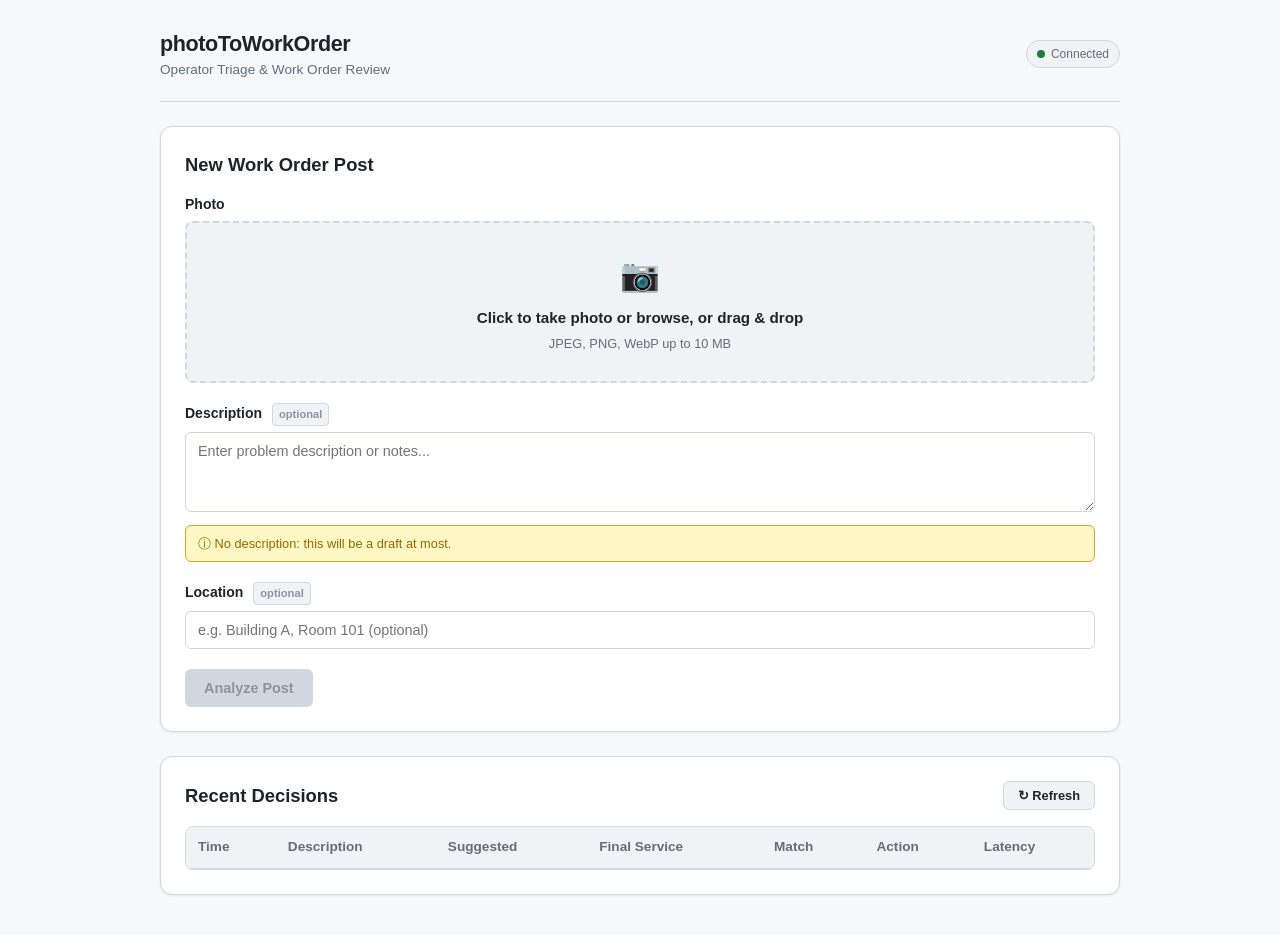
==== app/static/index.html @ 42e9d37c "feat(ui): port operator triage console and add service documentation" ====
<!DOCTYPE html>
<html lang="en">
<head>
  <meta charset="UTF-8">
  <meta name="viewport" content="width=device-width, initial-scale=1.0">
  <title>Photo-to-Work-Order — Operator Console</title>
  <link rel="stylesheet" href="styles.css">
  <style>
    /* Additional styles for API key modal and shadow mode badges */
    .modal-backdrop {
      position: fixed;
      top: 0; left: 0; right: 0; bottom: 0;
      background: rgba(0, 0, 0, 0.5);
      display: flex;
      align-items: center;
      justify-content: center;
      z-index: 1000;
    }
    .modal-card {
      background: var(--card-bg, #fff);
      border: 1px solid var(--border-color, #d0d7de);
      border-radius: 8px;
      padding: 24px;
      max-width: 440px;
      width: 90%;
      box-shadow: 0 8px 24px rgba(0,0,0,0.15);
    }
    .auth-btn {
      padding: 5px 10px;
      font-size: 0.78rem;
      border-radius: 6px;
      cursor: pointer;
      display: inline-flex;
      align-items: center;
      gap: 4px;
      margin-left: 8px;
      background: var(--bg-surface);
      border: 1px solid var(--border-color);
      color: var(--text-primary);
    }
    .auth-btn:hover {
      background: var(--bg-subtle);
    }
    .card-meta-row {
      display: flex;
      gap: 8px;
      font-size: 0.72rem;
      color: var(--text-secondary);
      margin-top: 4px;
    }
  </style>
</head>
<body>
  <div class="container">
    <!-- Header -->
    <header class="app-header">
      <div class="app-title-group">
        <h1>photoToWorkOrder</h1>
        <p class="app-subtitle">Operator Triage &amp; Work Order Review</p>
      </div>
      <div class="status-badge" id="system-status">
        <span class="status-dot"></span>
        <span id="status-text">Connected</span>
      </div>
    </header>

    <!-- SCREEN 1: New Post Form -->
    <section id="screen-new-post" class="card">
      <div class="form-section-title">
        <span>New Work Order Post</span>
      </div>

      <form id="post-form" novalidate>
        <!-- Photo Input (Drag & Drop + Mobile Camera) -->
        <div class="form-group">
          <label class="form-label" for="file-input">Photo</label>
          <div class="drop-zone" id="drop-zone" tabindex="0" role="button" aria-label="Upload photo. Click or drag and drop.">
            <div class="drop-icon">&#128247;</div>
            <p class="drop-text-main">Click to take photo or browse, or drag &amp; drop</p>
            <p class="drop-text-sub">JPEG, PNG, WebP up to 10 MB</p>
            <input type="file" id="file-input" accept="image/*" class="visually-hidden">
          </div>

          <!-- Preview with remove button -->
          <div class="preview-container" id="preview-container">
            <img id="preview-img" class="preview-img" alt="Uploaded post preview">
            <button type="button" class="remove-btn" id="remove-photo-btn" aria-label="Remove photo">Remove &times;</button>
          </div>

          <!-- Photo Validation Error Banner -->
          <div class="alert-error" id="photo-error" role="alert"></div>
        </div>

        <!-- Description Input -->
        <div class="form-group">
          <label class="form-label" for="desc-input">Description <span class="field-badge">optional</span></label>
          <textarea id="desc-input" placeholder="Enter problem description or notes..."></textarea>
          <!-- Notice if no description -->
          <div class="notice-box" id="no-desc-notice">
            <span>&#9432; No description: this will be a draft at most.</span>
          </div>
        </div>

        <!-- Location Field -->
        <div class="form-group">
          <label class="form-label" for="location-input">Location <span class="field-badge">optional</span></label>
          <input type="text" id="location-input" placeholder="e.g. Building A, Room 101 (optional)">
        </div>

        <!-- Submit Button with Spinner -->
        <div class="form-group" style="margin-bottom: 0;">
          <button type="submit" class="btn btn-primary" id="submit-btn" disabled>
            <span class="spinner" id="submit-spinner" style="display: none;" aria-hidden="true"></span>
            <span id="submit-btn-text">Analyze Post</span>
          </button>
        </div>

        <div class="alert-error" id="form-error" role="alert"></div>
      </form>
    </section>

    <!-- SCREEN 2: Result View (Replaces Form after submit) -->
    <section id="screen-result" class="card" style="display: none;">
      <div class="result-header">
        <div class="badge-group">
          <span class="action-badge" id="action-badge">Draft</span>
          <span class="shadow-note" id="shadow-note" style="display: none;">would auto-create (off)</span>
          <span class="agree-badge" id="agree-badge" style="display: none;"></span>
        </div>
        <button type="button" class="btn btn-secondary" id="restart-top-btn" style="padding: 6px 12px; font-size: 0.8rem;">
          &larr; New Post
        </button>
      </div>

      <!-- Plain Language Reason -->
      <div class="reason-box" id="reason-text"></div>

      <!-- Main Result Grid -->
      <div class="result-grid">
        <!-- Left: Submitted Photo & Description -->
        <div class="submitted-panel">
          <div class="submitted-title">Submitted Input</div>
          <div class="submitted-img-wrapper" id="submitted-img-wrapper" style="display: none;">
            <img id="submitted-img" class="submitted-img" alt="Submitted work order photo">
          </div>
          <div class="submitted-no-photo" id="submitted-no-photo" style="display: none;">
            No photo attached
          </div>
          <div class="submitted-title" style="margin-top: 14px;">Description</div>
          <div class="submitted-desc-text" id="submitted-desc-text"></div>
          <div class="submitted-title" id="submitted-loc-title" style="margin-top: 14px; display: none;">Location</div>
          <div class="submitted-desc-text" id="submitted-loc-text" style="display: none;"></div>
        </div>

        <!-- Right: Candidate Selection -->
        <div class="selection-panel">
          <div class="candidates-header">
            <span class="candidates-title">Top 3 Suggested Services</span>
            <span class="score-tooltip-wrap" title="A ranking score, not the probability of being correct.">
              Match score <span class="tooltip-icon">&#9432;</span>
            </span>
          </div>

          <!-- Top 3 Candidate Cards -->
          <div class="cards-list" id="candidate-cards" role="radiogroup" aria-label="Suggested services">
            <!-- Populated via app.js -->
          </div>

          <!-- Searchable "Another service" Dropdown -->
          <div class="another-service-box">
            <div class="another-service-label">Or choose another service from catalog:</div>
            <div class="searchable-select-row">
              <input type="text" id="service-search-filter" placeholder="Filter catalog services..." aria-label="Filter catalog services">
              <select id="another-service-dropdown" aria-label="Select catalog service">
                <option value="">-- Choose catalog service --</option>
              </select>
            </div>
          </div>

          <!-- Selection Confirmation Row -->
          <div class="confirm-actions">
            <button type="button" class="btn btn-primary" id="confirm-btn" disabled>
              <span class="spinner" id="confirm-spinner" style="display: none;" aria-hidden="true"></span>
              <span id="confirm-btn-text">Confirm Final Service</span>
            </button>
            <button type="button" class="btn btn-secondary" id="next-post-btn" style="display: none;">
              Next post &rarr;
            </button>
          </div>

          <div class="alert-error" id="result-error" role="alert"></div>
        </div>
      </div>
    </section>

    <!-- SCREEN 3: History (Below) -->
    <section id="screen-history" class="card">
      <div class="history-header">
        <h2 class="history-title">Recent Decisions</h2>
        <button type="button" class="btn btn-secondary" id="refresh-history-btn" style="padding: 6px 14px; font-size: 0.8rem;">
          &#8635; Refresh
        </button>
      </div>

      <div class="table-responsive">
        <table id="history-table">
          <thead>
            <tr>
              <th>Time</th>
              <th>Description</th>
              <th>Suggested</th>
              <th>Final Service</th>
              <th>Match</th>
              <th>Action</th>
              <th>Latency</th>
            </tr>
          </thead>
          <tbody id="history-tbody">
            <!-- Populated dynamically -->
          </tbody>
        </table>
      </div>
      <div class="empty-state" id="history-empty" style="display: none;">
        No posts yet
      </div>
    </section>
  </div>

  <!-- Toast Notification -->
  <div class="toast" id="toast-notification" role="status" aria-live="polite">Saved</div>

  <script src="app.js"></script>
</body>
</html>
---- app/static/styles.css ----
/* ==========================================================================
   photoToWorkOrder Operator Console Styles
   Vanilla CSS with native light/dark mode via prefers-color-scheme
   Zero external fonts, zero CDNs, fully responsive
   ========================================================================== */

:root {
  --font-family: -apple-system, BlinkMacSystemFont, "Segoe UI", Roboto, Helvetica, Arial, sans-serif;
  
  /* Light mode colors */
  --bg-primary: #f6f8fa;
  --bg-surface: #ffffff;
  --bg-subtle: #f0f3f6;
  --border-color: #d0d7de;
  --border-focus: #0969da;
  
  --text-primary: #1f2328;
  --text-secondary: #656d76;
  --text-muted: #8c959f;
  
  --accent-primary: #0969da;
  --accent-primary-hover: #0550ae;
  --accent-primary-text: #ffffff;
  
  --badge-draft-bg: #ddf4ff;
  --badge-draft-text: #0969da;
  --badge-draft-border: #54aeff;
  
  --badge-auto-bg: #dafbe1;
  --badge-auto-text: #1a7f37;
  --badge-auto-border: #4ac26b;
  
  --badge-noaction-bg: #fff8c5;
  --badge-noaction-text: #9a6700;
  --badge-noaction-border: #d4a72c;
  
  --danger-bg: #ffebe9;
  --danger-text: #cf222e;
  --danger-border: #ff8182;
  
  --agree-bg: #dafbe1;
  --agree-text: #1a7f37;
  --agree-border: #4ac26b;
  
  --card-bg: #ffffff;
  --card-border: #d0d7de;
  --card-selected-bg: #f0f7ff;
  --card-selected-border: #0969da;
  
  --progress-bg: #e1e4e8;
  --progress-bar-bg: #0969da;
  
  --shadow-sm: 0 1px 3px rgba(0, 0, 0, 0.08);
  --shadow-md: 0 4px 12px rgba(0, 0, 0, 0.08);
  
  --radius-sm: 6px;
  --radius-md: 8px;
  --radius-lg: 12px;
}

@media (prefers-color-scheme: dark) {
  :root {
    --bg-primary: #0d1117;
    --bg-surface: #161b22;
    --bg-subtle: #21262d;
    --border-color: #30363d;
    --border-focus: #58a6ff;
    
    --text-primary: #f0f6fc;
    --text-secondary: #8b949e;
    --text-muted: #6e7681;
    
    --accent-primary: #1f6feb;
    --accent-primary-hover: #388bfd;
    --accent-primary-text: #ffffff;
    
    --badge-draft-bg: rgba(56, 139, 253, 0.15);
    --badge-draft-text: #58a6ff;
    --badge-draft-border: rgba(56, 139, 253, 0.4);
    
    --badge-auto-bg: rgba(46, 160, 67, 0.15);
    --badge-auto-text: #3fb950;
    --badge-auto-border: rgba(46, 160, 67, 0.4);
    
    --badge-noaction-bg: rgba(210, 153, 34, 0.15);
    --badge-noaction-text: #d29922;
    --badge-noaction-border: rgba(210, 153, 34, 0.4);
    
    --danger-bg: rgba(248, 81, 73, 0.15);
    --danger-text: #f85149;
    --danger-border: rgba(248, 81, 73, 0.4);
    
    --agree-bg: rgba(46, 160, 67, 0.15);
    --agree-text: #3fb950;
    --agree-border: rgba(46, 160, 67, 0.4);
    
    --card-bg: #161b22;
    --card-border: #30363d;
    --card-selected-bg: rgba(31, 111, 235, 0.15);
    --card-selected-border: #58a6ff;
    
    --progress-bg: #30363d;
    --progress-bar-bg: #58a6ff;
    
    --shadow-sm: 0 1px 3px rgba(0, 0, 0, 0.3);
    --shadow-md: 0 4px 12px rgba(0, 0, 0, 0.4);
  }
}

/* Base Reset & Box Sizing */
*, *::before, *::after {
  box-sizing: border-box;
  margin: 0;
  padding: 0;
}

body {
  font-family: var(--font-family);
  background-color: var(--bg-primary);
  color: var(--text-primary);
  line-height: 1.5;
  padding: 16px;
  min-height: 100vh;
}

.container {
  max-width: 960px;
  margin: 0 auto;
}

/* Header */
.app-header {
  display: flex;
  justify-content: space-between;
  align-items: center;
  padding: 12px 0 20px 0;
  border-bottom: 1px solid var(--border-color);
  margin-bottom: 24px;
}

.app-title-group h1 {
  font-size: 1.35rem;
  font-weight: 700;
  letter-spacing: -0.02em;
}

.app-subtitle {
  font-size: 0.85rem;
  color: var(--text-secondary);
}

.status-badge {
  display: inline-flex;
  align-items: center;
  gap: 6px;
  padding: 4px 10px;
  background-color: var(--bg-subtle);
  border: 1px solid var(--border-color);
  border-radius: 999px;
  font-size: 0.75rem;
  font-weight: 500;
  color: var(--text-secondary);
}

.status-dot {
  width: 8px;
  height: 8px;
  border-radius: 50%;
  background-color: #1a7f37;
}

/* Card Container */
.card {
  background-color: var(--bg-surface);
  border: 1px solid var(--border-color);
  border-radius: var(--radius-lg);
  padding: 24px;
  margin-bottom: 24px;
  box-shadow: var(--shadow-sm);
}

/* Screen 1: New Post Form */
.form-section-title {
  font-size: 1.15rem;
  font-weight: 600;
  margin-bottom: 16px;
  display: flex;
  align-items: center;
  justify-content: space-between;
}

.form-group {
  margin-bottom: 20px;
}

.form-label {
  display: block;
  font-size: 0.875rem;
  font-weight: 600;
  margin-bottom: 6px;
  color: var(--text-primary);
}

/* Drop Zone */
.drop-zone {
  border: 2px dashed var(--border-color);
  border-radius: var(--radius-md);
  padding: 28px 16px;
  text-align: center;
  background-color: var(--bg-subtle);
  cursor: pointer;
  transition: border-color 0.15s ease, background-color 0.15s ease;
}

.drop-zone:hover, .drop-zone.dragover {
  border-color: var(--accent-primary);
  background-color: rgba(9, 105, 218, 0.04);
}

.drop-zone:focus-visible {
  outline: 2px solid var(--border-focus);
  outline-offset: 2px;
}

.drop-icon {
  font-size: 2rem;
  margin-bottom: 8px;
  color: var(--text-secondary);
}

.drop-text-main {
  font-size: 0.95rem;
  font-weight: 600;
  margin-bottom: 4px;
}

.drop-text-sub {
  font-size: 0.8rem;
  color: var(--text-secondary);
}

.visually-hidden {
  position: absolute;
  width: 1px;
  height: 1px;
  padding: 0;
  margin: -1px;
  overflow: hidden;
  clip: rect(0, 0, 0, 0);
  border: 0;
}

/* Photo Preview Box */
.preview-container {
  display: none;
  position: relative;
  margin-top: 12px;
  border-radius: var(--radius-md);
  overflow: hidden;
  border: 1px solid var(--border-color);
  background-color: #000;
  max-width: 320px;
}

.preview-img {
  display: block;
  width: 100%;
  max-height: 240px;
  object-fit: cover;
}

.remove-btn {
  position: absolute;
  top: 8px;
  right: 8px;
  background-color: rgba(0, 0, 0, 0.7);
  color: #fff;
  border: none;
  border-radius: var(--radius-sm);
  padding: 6px 10px;
  font-size: 0.75rem;
  font-weight: 600;
  cursor: pointer;
  backdrop-filter: blur(4px);
  transition: background-color 0.15s ease;
}

.remove-btn:hover {
  background-color: rgba(207, 34, 46, 0.9);
}

.remove-btn:focus-visible {
  outline: 2px solid #fff;
}

/* Inputs & Textareas */
textarea, input[type="text"], select {
  width: 100%;
  padding: 10px 12px;
  border: 1px solid var(--border-color);
  border-radius: var(--radius-sm);
  background-color: var(--bg-surface);
  color: var(--text-primary);
  font-family: inherit;
  font-size: 0.9rem;
  transition: border-color 0.15s ease, box-shadow 0.15s ease;
}

textarea:focus, input[type="text"]:focus, select:focus {
  outline: none;
  border-color: var(--border-focus);
  box-shadow: 0 0 0 3px rgba(9, 105, 218, 0.2);
}

textarea {
  min-height: 80px;
  resize: vertical;
}

input:disabled, select:disabled {
  background-color: var(--bg-subtle);
  color: var(--text-muted);
  cursor: not-allowed;
}

/* Notice box */
.notice-box {
  display: flex;
  align-items: center;
  gap: 8px;
  margin-top: 6px;
  padding: 8px 12px;
  background-color: var(--badge-noaction-bg);
  border: 1px solid var(--badge-noaction-border);
  color: var(--badge-noaction-text);
  border-radius: var(--radius-sm);
  font-size: 0.8rem;
  font-weight: 500;
}

.field-badge {
  display: inline-block;
  margin-left: 6px;
  padding: 2px 6px;
  font-size: 0.7rem;
  background-color: var(--bg-subtle);
  border: 1px solid var(--border-color);
  color: var(--text-muted);
  border-radius: 4px;
}

/* Buttons */
.btn {
  display: inline-flex;
  align-items: center;
  justify-content: center;
  gap: 8px;
  padding: 10px 18px;
  font-size: 0.9rem;
  font-weight: 600;
  border-radius: var(--radius-sm);
  border: 1px solid transparent;
  cursor: pointer;
  transition: background-color 0.15s ease, transform 0.05s ease;
}

.btn:active {
  transform: scale(0.99);
}

.btn:focus-visible {
  outline: 2px solid var(--border-focus);
  outline-offset: 2px;
}

.btn-primary {
  background-color: var(--accent-primary);
  color: var(--accent-primary-text);
}

.btn-primary:hover:not(:disabled) {
  background-color: var(--accent-primary-hover);
}

.btn-primary:disabled {
  background-color: var(--border-color);
  color: var(--text-muted);
  cursor: not-allowed;
}

.btn-secondary {
  background-color: var(--bg-subtle);
  color: var(--text-primary);
  border-color: var(--border-color);
}

.btn-secondary:hover:not(:disabled) {
  background-color: var(--border-color);
}

/* Alerts / Error messages */
.alert-error {
  display: none;
  padding: 10px 14px;
  background-color: var(--danger-bg);
  border: 1px solid var(--danger-border);
  color: var(--danger-text);
  border-radius: var(--radius-sm);
  font-size: 0.85rem;
  margin-top: 10px;
}

/* Spinner */
.spinner {
  display: inline-block;
  width: 16px;
  height: 16px;
  border: 2px solid rgba(255, 255, 255, 0.3);
  border-top-color: #ffffff;
  border-radius: 50%;
  animation: spin 0.8s linear infinite;
}

@keyframes spin {
  to { transform: rotate(360deg); }
}

/* ==========================================================================
   Screen 2: Result View
   ========================================================================== */
.result-header {
  display: flex;
  flex-wrap: wrap;
  align-items: center;
  justify-content: space-between;
  gap: 12px;
  padding-bottom: 16px;
  border-bottom: 1px solid var(--border-color);
  margin-bottom: 16px;
}

.badge-group {
  display: flex;
  align-items: center;
  gap: 8px;
  flex-wrap: wrap;
}

.action-badge {
  display: inline-flex;
  align-items: center;
  padding: 4px 12px;
  border-radius: 999px;
  font-size: 0.85rem;
  font-weight: 700;
  text-transform: capitalize;
}

.action-badge.badge-draft {
  background-color: var(--badge-draft-bg);
  color: var(--badge-draft-text);
  border: 1px solid var(--badge-draft-border);
}

.action-badge.badge-auto-create {
  background-color: var(--badge-auto-bg);
  color: var(--badge-auto-text);
  border: 1px solid var(--badge-auto-border);
}

.action-badge.badge-no-action {
  background-color: var(--badge-noaction-bg);
  color: var(--badge-noaction-text);
  border: 1px solid var(--badge-noaction-border);
}

.shadow-note {
  font-size: 0.75rem;
  color: var(--text-muted);
  font-weight: 500;
}

.agree-badge {
  display: inline-flex;
  align-items: center;
  gap: 4px;
  padding: 3px 8px;
  border-radius: 4px;
  font-size: 0.75rem;
  font-weight: 600;
}

.agree-badge.agree-true {
  background-color: var(--agree-bg);
  color: var(--agree-text);
  border: 1px solid var(--agree-border);
}

.agree-badge.agree-false {
  background-color: var(--badge-noaction-bg);
  color: var(--badge-noaction-text);
  border: 1px solid var(--badge-noaction-border);
}

.reason-box {
  background-color: var(--bg-subtle);
  border-left: 4px solid var(--accent-primary);
  padding: 10px 14px;
  border-radius: 0 var(--radius-sm) var(--radius-sm) 0;
  font-size: 0.875rem;
  color: var(--text-primary);
  margin-bottom: 20px;
}

/* Two-column Result Grid */
.result-grid {
  display: grid;
  grid-template-columns: 1fr 1.3fr;
  gap: 24px;
}

@media (max-width: 768px) {
  .result-grid {
    grid-template-columns: 1fr;
  }
}

.submitted-panel {
  border: 1px solid var(--border-color);
  border-radius: var(--radius-md);
  padding: 16px;
  background-color: var(--bg-subtle);
}

.submitted-title {
  font-size: 0.85rem;
  font-weight: 700;
  color: var(--text-secondary);
  text-transform: uppercase;
  letter-spacing: 0.05em;
  margin-bottom: 12px;
}

.submitted-img-wrapper {
  margin-bottom: 12px;
  border-radius: var(--radius-sm);
  overflow: hidden;
  border: 1px solid var(--border-color);
  background-color: #000;
}

.submitted-img {
  display: block;
  width: 100%;
  max-height: 220px;
  object-fit: cover;
}

.submitted-desc-text {
  font-size: 0.9rem;
  color: var(--text-primary);
  white-space: pre-wrap;
  word-break: break-word;
}

.submitted-no-photo {
  padding: 20px;
  text-align: center;
  color: var(--text-muted);
  font-size: 0.85rem;
  border: 1px dashed var(--border-color);
  border-radius: var(--radius-sm);
  margin-bottom: 12px;
}

/* Candidate Selection Cards */
.selection-panel {
  display: flex;
  flex-direction: column;
}

.candidates-header {
  display: flex;
  align-items: center;
  justify-content: space-between;
  margin-bottom: 12px;
}

.candidates-title {
  font-size: 0.95rem;
  font-weight: 700;
}

.score-tooltip-wrap {
  position: relative;
  display: inline-flex;
  align-items: center;
  gap: 4px;
  cursor: help;
  font-size: 0.75rem;
  color: var(--text-secondary);
}

.score-tooltip-wrap .tooltip-icon {
  display: inline-flex;
  align-items: center;
  justify-content: center;
  width: 14px;
  height: 14px;
  border-radius: 50%;
  background-color: var(--border-color);
  color: var(--text-secondary);
  font-size: 0.65rem;
  font-weight: bold;
}

.cards-list {
  display: flex;
  flex-direction: column;
  gap: 10px;
  margin-bottom: 16px;
}

.candidate-card {
  display: flex;
  flex-direction: column;
  padding: 12px 14px;
  border: 1.5px solid var(--card-border);
  background-color: var(--card-bg);
  border-radius: var(--radius-md);
  cursor: pointer;
  transition: border-color 0.15s ease, background-color 0.15s ease, box-shadow 0.15s ease;
  user-select: none;
}

.candidate-card:hover {
  border-color: var(--accent-primary);
}

.candidate-card:focus-visible {
  outline: 2px solid var(--border-focus);
  outline-offset: 2px;
}

.candidate-card.selected {
  border-color: var(--card-selected-border);
  background-color: var(--card-selected-bg);
  box-shadow: 0 0 0 1px var(--card-selected-border);
}

.card-top-row {
  display: flex;
  align-items: center;
  justify-content: space-between;
  margin-bottom: 6px;
}

.card-rank-badge {
  display: inline-flex;
  align-items: center;
  justify-content: center;
  min-width: 24px;
  height: 22px;
  padding: 0 6px;
  background-color: var(--bg-subtle);
  border: 1px solid var(--border-color);
  border-radius: 4px;
  font-size: 0.75rem;
  font-weight: 700;
  color: var(--text-secondary);
}

.emergency-badge {
  display: inline-block;
  padding: 2px 8px;
  font-size: 0.7rem;
  font-weight: 700;
  background-color: var(--danger-bg);
  color: var(--danger-text);
  border: 1px solid var(--danger-border);
  border-radius: 4px;
}

.card-title {
  font-size: 0.95rem;
  font-weight: 600;
  color: var(--text-primary);
  margin-bottom: 8px;
}

.card-score-row {
  display: flex;
  align-items: center;
  gap: 10px;
}

.score-bar-bg {
  flex: 1;
  height: 6px;
  background-color: var(--progress-bg);
  border-radius: 999px;
  overflow: hidden;
}

.score-bar-fill {
  height: 100%;
  background-color: var(--progress-bar-bg);
  border-radius: 999px;
  transition: width 0.3s ease;
}

.score-pct-label {
  font-size: 0.75rem;
  font-weight: 600;
  color: var(--text-secondary);
  min-width: 45px;
  text-align: right;
}

/* "Another Service" Section */
.another-service-box {
  margin-top: 6px;
  padding: 12px;
  background-color: var(--bg-subtle);
  border: 1px dashed var(--border-color);
  border-radius: var(--radius-md);
  margin-bottom: 16px;
}

.another-service-label {
  font-size: 0.8rem;
  font-weight: 600;
  color: var(--text-secondary);
  margin-bottom: 6px;
}

.searchable-select-row {
  display: flex;
  gap: 8px;
}

@media (max-width: 480px) {
  .searchable-select-row {
    flex-direction: column;
  }
}

.confirm-actions {
  display: flex;
  align-items: center;
  gap: 12px;
  margin-top: 8px;
}

/* ==========================================================================
   Screen 3: History View
   ========================================================================== */
.history-header {
  display: flex;
  align-items: center;
  justify-content: space-between;
  margin-bottom: 16px;
}

.history-title {
  font-size: 1.15rem;
  font-weight: 600;
}

.table-responsive {
  width: 100%;
  overflow-x: auto;
  border: 1px solid var(--border-color);
  border-radius: var(--radius-md);
}

table {
  width: 100%;
  border-collapse: collapse;
  text-align: left;
  font-size: 0.85rem;
}

th {
  background-color: var(--bg-subtle);
  color: var(--text-secondary);
  font-weight: 600;
  padding: 10px 12px;
  border-bottom: 1px solid var(--border-color);
  white-space: nowrap;
}

td {
  padding: 10px 12px;
  border-bottom: 1px solid var(--border-color);
  color: var(--text-primary);
  vertical-align: middle;
}

tr:last-child td {
  border-bottom: none;
}

tr:hover td {
  background-color: var(--bg-subtle);
}

.td-desc {
  max-width: 180px;
  overflow: hidden;
  text-overflow: ellipsis;
  white-space: nowrap;
  cursor: help;
}

.match-icon {
  display: inline-flex;
  align-items: center;
  justify-content: center;
  font-weight: bold;
}

.match-icon.match-yes {
  color: #1a7f37;
}

.match-icon.match-no {
  color: #cf222e;
}

.pending-label {
  font-style: italic;
  color: var(--text-muted);
}

.empty-state {
  text-align: center;
  padding: 32px 16px;
  color: var(--text-muted);
  font-size: 0.9rem;
}

/* Toast Notification */
.toast {
  position: fixed;
  bottom: 24px;
  right: 24px;
  padding: 12px 20px;
  background-color: #1a7f37;
  color: #ffffff;
  border-radius: var(--radius-md);
  font-size: 0.9rem;
  font-weight: 600;
  box-shadow: var(--shadow-md);
  opacity: 0;
  transform: translateY(12px);
  pointer-events: none;
  transition: opacity 0.25s ease, transform 0.25s ease;
  z-index: 9999;
}

.toast.show {
  opacity: 1;
  transform: translateY(0);
}
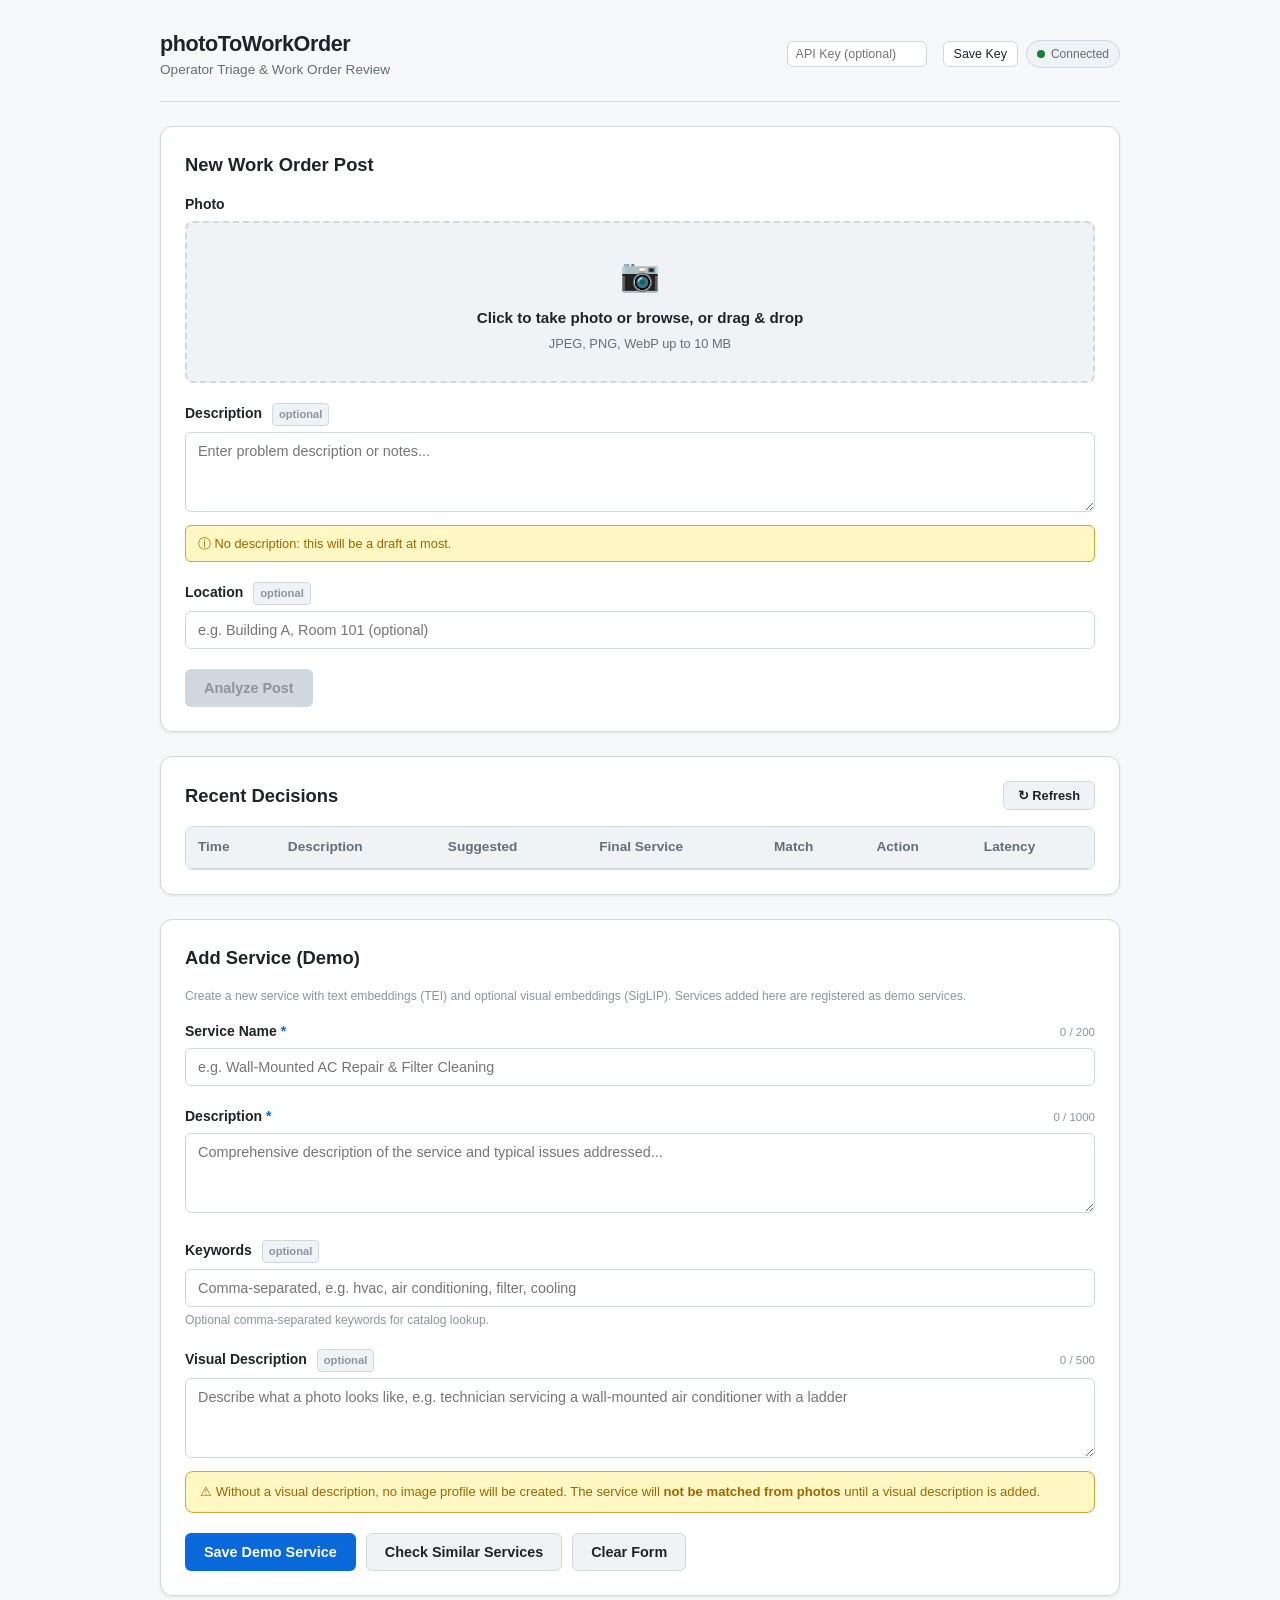
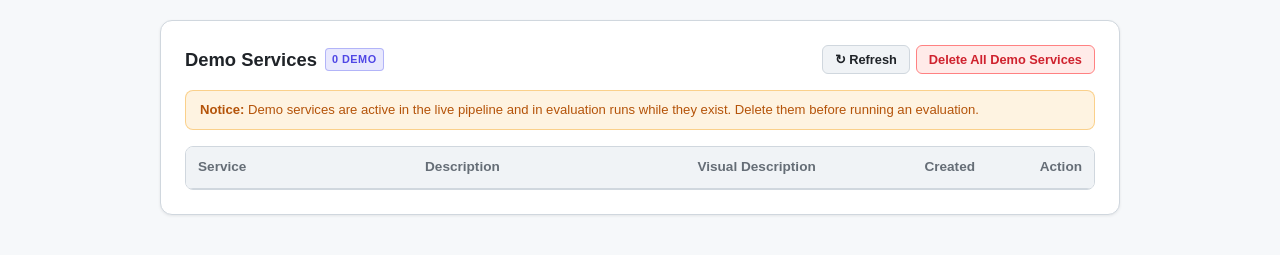
==== commit f6934048: "feat(ui): add demo service form, demo catalog list with delete, and styles to operator console" ====
--- a/app/static/index.html
+++ b/app/static/index.html
@@ -58,9 +58,13 @@
         <h1>photoToWorkOrder</h1>
         <p class="app-subtitle">Operator Triage &amp; Work Order Review</p>
       </div>
-      <div class="status-badge" id="system-status">
-        <span class="status-dot"></span>
-        <span id="status-text">Connected</span>
+      <div style="display: flex; align-items: center; gap: 8px;">
+        <input type="password" id="api-key-input" class="header-api-key" placeholder="API Key (optional)" title="Enter API Key if required by server">
+        <button type="button" id="save-key-btn" class="auth-btn">Save Key</button>
+        <div class="status-badge" id="system-status">
+          <span class="status-dot"></span>
+          <span id="status-text">Connected</span>
+        </div>
       </div>
     </header>
 
@@ -224,6 +228,134 @@
         No posts yet
       </div>
     </section>
+
+    <!-- SCREEN 4: Add Demo Service -->
+    <section id="screen-add-service" class="card">
+      <div class="form-section-title">
+        <span>Add Service (Demo)</span>
+      </div>
+      <p class="form-help-text" style="margin-bottom: 16px;">
+        Create a new service with text embeddings (TEI) and optional visual embeddings (SigLIP). Services added here are registered as demo services.
+      </p>
+
+      <form id="add-service-form" novalidate>
+        <!-- Title -->
+        <div class="form-group">
+          <div style="display: flex; justify-content: space-between; align-items: baseline;">
+            <label class="form-label" for="svc-title">Service Name <span style="color: var(--accent-primary);">*</span></label>
+            <span class="char-counter" id="title-char-counter">0 / 200</span>
+          </div>
+          <input type="text" id="svc-title" placeholder="e.g. Wall-Mounted AC Repair & Filter Cleaning" maxlength="200" required>
+        </div>
+
+        <!-- Description -->
+        <div class="form-group">
+          <div style="display: flex; justify-content: space-between; align-items: baseline;">
+            <label class="form-label" for="svc-desc">Description <span style="color: var(--accent-primary);">*</span></label>
+            <span class="char-counter" id="desc-char-counter">0 / 1000</span>
+          </div>
+          <textarea id="svc-desc" placeholder="Comprehensive description of the service and typical issues addressed..." maxlength="1000" rows="3" required></textarea>
+        </div>
+
+        <!-- Keywords -->
+        <div class="form-group">
+          <label class="form-label" for="svc-keywords">Keywords <span class="field-badge">optional</span></label>
+          <input type="text" id="svc-keywords" placeholder="Comma-separated, e.g. hvac, air conditioning, filter, cooling">
+          <p class="form-help-text">Optional comma-separated keywords for catalog lookup.</p>
+        </div>
+
+        <!-- Visual Description -->
+        <div class="form-group">
+          <div style="display: flex; justify-content: space-between; align-items: baseline;">
+            <label class="form-label" for="svc-visual">Visual Description <span class="field-badge">optional</span></label>
+            <span class="char-counter" id="visual-char-counter">0 / 500</span>
+          </div>
+          <textarea id="svc-visual" placeholder="Describe what a photo looks like, e.g. technician servicing a wall-mounted air conditioner with a ladder" maxlength="500" rows="2"></textarea>
+          <div class="alert-warning" id="no-visual-warning" style="display: none; margin-top: 6px;">
+            &#9888; Without a visual description, no image profile will be created. The service will <strong>not be matched from photos</strong> until a visual description is added.
+          </div>
+        </div>
+
+        <!-- Non-blocking Similarity Check Box -->
+        <div class="sim-box" id="svc-sim-box">
+          <div class="sim-title">
+            <span>Catalog Similarity Check</span>
+            <span id="svc-sim-status" style="font-size: 0.75rem; color: var(--text-muted);"></span>
+          </div>
+          <div class="sim-list" id="svc-sim-list"></div>
+        </div>
+
+        <!-- Reactivation Banner (for 409 inactive conflict) -->
+        <div class="alert-warning" id="svc-reactivate-box" style="display: none; margin-top: 12px;">
+          <div id="svc-reactivate-msg"></div>
+          <button type="button" class="btn btn-secondary" id="svc-reactivate-btn" style="margin-top: 8px; font-size: 0.82rem; padding: 6px 12px;">
+            Reactivate and Overwrite
+          </button>
+        </div>
+
+        <!-- Status Alerts -->
+        <div class="alert-error" id="svc-error-alert" style="display: none; margin-top: 12px;" role="alert"></div>
+        <div class="alert-success" id="svc-success-alert" style="display: none; margin-top: 12px;" role="status"></div>
+
+        <!-- Buttons Row -->
+        <div style="display: flex; gap: 10px; margin-top: 16px; align-items: center; flex-wrap: wrap;">
+          <button type="submit" class="btn btn-primary" id="save-svc-btn">
+            <span class="spinner" id="save-svc-spinner" style="display: none;" aria-hidden="true"></span>
+            <span id="save-svc-btn-text">Save Demo Service</span>
+          </button>
+          <button type="button" class="btn btn-secondary" id="check-sim-btn">
+            <span class="spinner" id="check-sim-spinner" style="display: none;" aria-hidden="true"></span>
+            Check Similar Services
+          </button>
+          <button type="button" class="btn btn-secondary" id="clear-svc-btn">
+            Clear Form
+          </button>
+        </div>
+      </form>
+    </section>
+
+    <!-- SCREEN 5: Demo Services List -->
+    <section id="screen-demo-services" class="card">
+      <div class="history-header">
+        <div style="display: flex; align-items: center; gap: 8px;">
+          <h2 class="history-title" style="margin: 0;">Demo Services</h2>
+          <span class="badge-demo" id="demo-count-badge">0 Demo</span>
+        </div>
+        <div class="demo-actions">
+          <button type="button" class="btn btn-secondary" id="refresh-demos-btn" style="padding: 6px 12px; font-size: 0.8rem;">
+            &#8635; Refresh
+          </button>
+          <button type="button" class="btn btn-danger" id="delete-all-demos-btn" style="padding: 6px 12px; font-size: 0.8rem;" disabled>
+            Delete All Demo Services
+          </button>
+        </div>
+      </div>
+
+      <!-- Prominent Notice Banner -->
+      <div class="demo-notice-banner">
+        <strong>Notice:</strong> Demo services are active in the live pipeline and in evaluation runs while they exist. Delete them before running an evaluation.
+      </div>
+
+      <div class="table-responsive" style="margin-top: 12px;">
+        <table id="demo-services-table">
+          <thead>
+            <tr>
+              <th style="width: 25%;">Service</th>
+              <th style="width: 30%;">Description</th>
+              <th style="width: 25%;">Visual Description</th>
+              <th style="width: 10%;">Created</th>
+              <th style="width: 10%; text-align: right;">Action</th>
+            </tr>
+          </thead>
+          <tbody id="demo-services-tbody">
+            <!-- Populated via app.js -->
+          </tbody>
+        </table>
+      </div>
+      <div class="empty-state" id="demos-empty" style="display: none;">
+        No demo services registered yet.
+      </div>
+    </section>
   </div>
 
   <!-- Toast Notification -->
--- a/app/static/styles.css
+++ b/app/static/styles.css
@@ -863,3 +863,161 @@
   opacity: 1;
   transform: translateY(0);
 }
+
+/* ==========================================================================
+   Demo Services & Add-Service Form Styles
+   ========================================================================== */
+
+.header-api-key {
+  padding: 5px 8px;
+  font-size: 0.78rem;
+  border-radius: var(--radius-sm);
+  border: 1px solid var(--border-color);
+  background: var(--bg-surface);
+  color: var(--text-primary);
+  width: 140px;
+}
+
+.char-counter {
+  font-size: 0.72rem;
+  color: var(--text-muted);
+  float: right;
+  font-weight: normal;
+}
+
+.char-counter.near-limit {
+  color: #cf222e;
+  font-weight: bold;
+}
+
+.form-help-text {
+  font-size: 0.76rem;
+  color: var(--text-muted);
+  margin-top: 4px;
+}
+
+.demo-notice-banner {
+  background: rgba(245, 158, 11, 0.12);
+  border: 1px solid rgba(245, 158, 11, 0.4);
+  color: #b45309;
+  border-radius: var(--radius-md);
+  padding: 10px 14px;
+  font-size: 0.82rem;
+  line-height: 1.4;
+  margin-bottom: 16px;
+}
+
+@media (prefers-color-scheme: dark) {
+  .demo-notice-banner {
+    color: #fbbf24;
+    background: rgba(245, 158, 11, 0.15);
+    border-color: rgba(245, 158, 11, 0.35);
+  }
+}
+
+.alert-success {
+  background-color: var(--badge-auto-bg);
+  border: 1px solid var(--badge-auto-border);
+  color: var(--badge-auto-text);
+  padding: 10px 14px;
+  border-radius: var(--radius-md);
+  font-size: 0.82rem;
+  margin-top: 12px;
+  display: none;
+}
+
+.alert-warning {
+  background-color: var(--badge-noaction-bg);
+  border: 1px solid var(--badge-noaction-border);
+  color: var(--badge-noaction-text);
+  padding: 10px 14px;
+  border-radius: var(--radius-md);
+  font-size: 0.82rem;
+  margin-top: 12px;
+  display: none;
+}
+
+.sim-box {
+  background: var(--bg-subtle);
+  border: 1px solid var(--border-color);
+  border-radius: var(--radius-md);
+  padding: 12px;
+  margin-top: 12px;
+  font-size: 0.8rem;
+  display: none;
+}
+
+.sim-title {
+  font-weight: 600;
+  margin-bottom: 6px;
+  display: flex;
+  justify-content: space-between;
+  align-items: center;
+}
+
+.sim-list {
+  display: flex;
+  flex-direction: column;
+  gap: 6px;
+}
+
+.sim-item {
+  display: flex;
+  justify-content: space-between;
+  align-items: center;
+  padding: 6px 10px;
+  background: var(--bg-surface);
+  border-radius: var(--radius-sm);
+  border: 1px solid var(--border-color);
+}
+
+.sim-badge-high {
+  background: rgba(239, 68, 68, 0.15);
+  color: #dc2626;
+  border: 1px solid rgba(239, 68, 68, 0.4);
+  padding: 2px 6px;
+  border-radius: 4px;
+  font-weight: 700;
+  font-size: 0.75rem;
+}
+
+.badge-demo {
+  background: rgba(99, 102, 241, 0.15);
+  color: #4f46e5;
+  border: 1px solid rgba(99, 102, 241, 0.4);
+  font-size: 0.68rem;
+  font-weight: 700;
+  padding: 2px 6px;
+  border-radius: 4px;
+  text-transform: uppercase;
+  letter-spacing: 0.5px;
+}
+
+.badge-warn-visual {
+  background: rgba(245, 158, 11, 0.15);
+  color: #d97706;
+  border: 1px solid rgba(245, 158, 11, 0.4);
+  font-size: 0.7rem;
+  padding: 2px 6px;
+  border-radius: 4px;
+  display: inline-flex;
+  align-items: center;
+  gap: 4px;
+}
+
+.btn-danger {
+  background-color: var(--danger-bg);
+  color: var(--danger-text);
+  border: 1px solid var(--danger-border);
+}
+
+.btn-danger:hover:not(:disabled) {
+  background-color: #f85149;
+  color: #ffffff;
+}
+
+.demo-actions {
+  display: flex;
+  gap: 6px;
+}
+
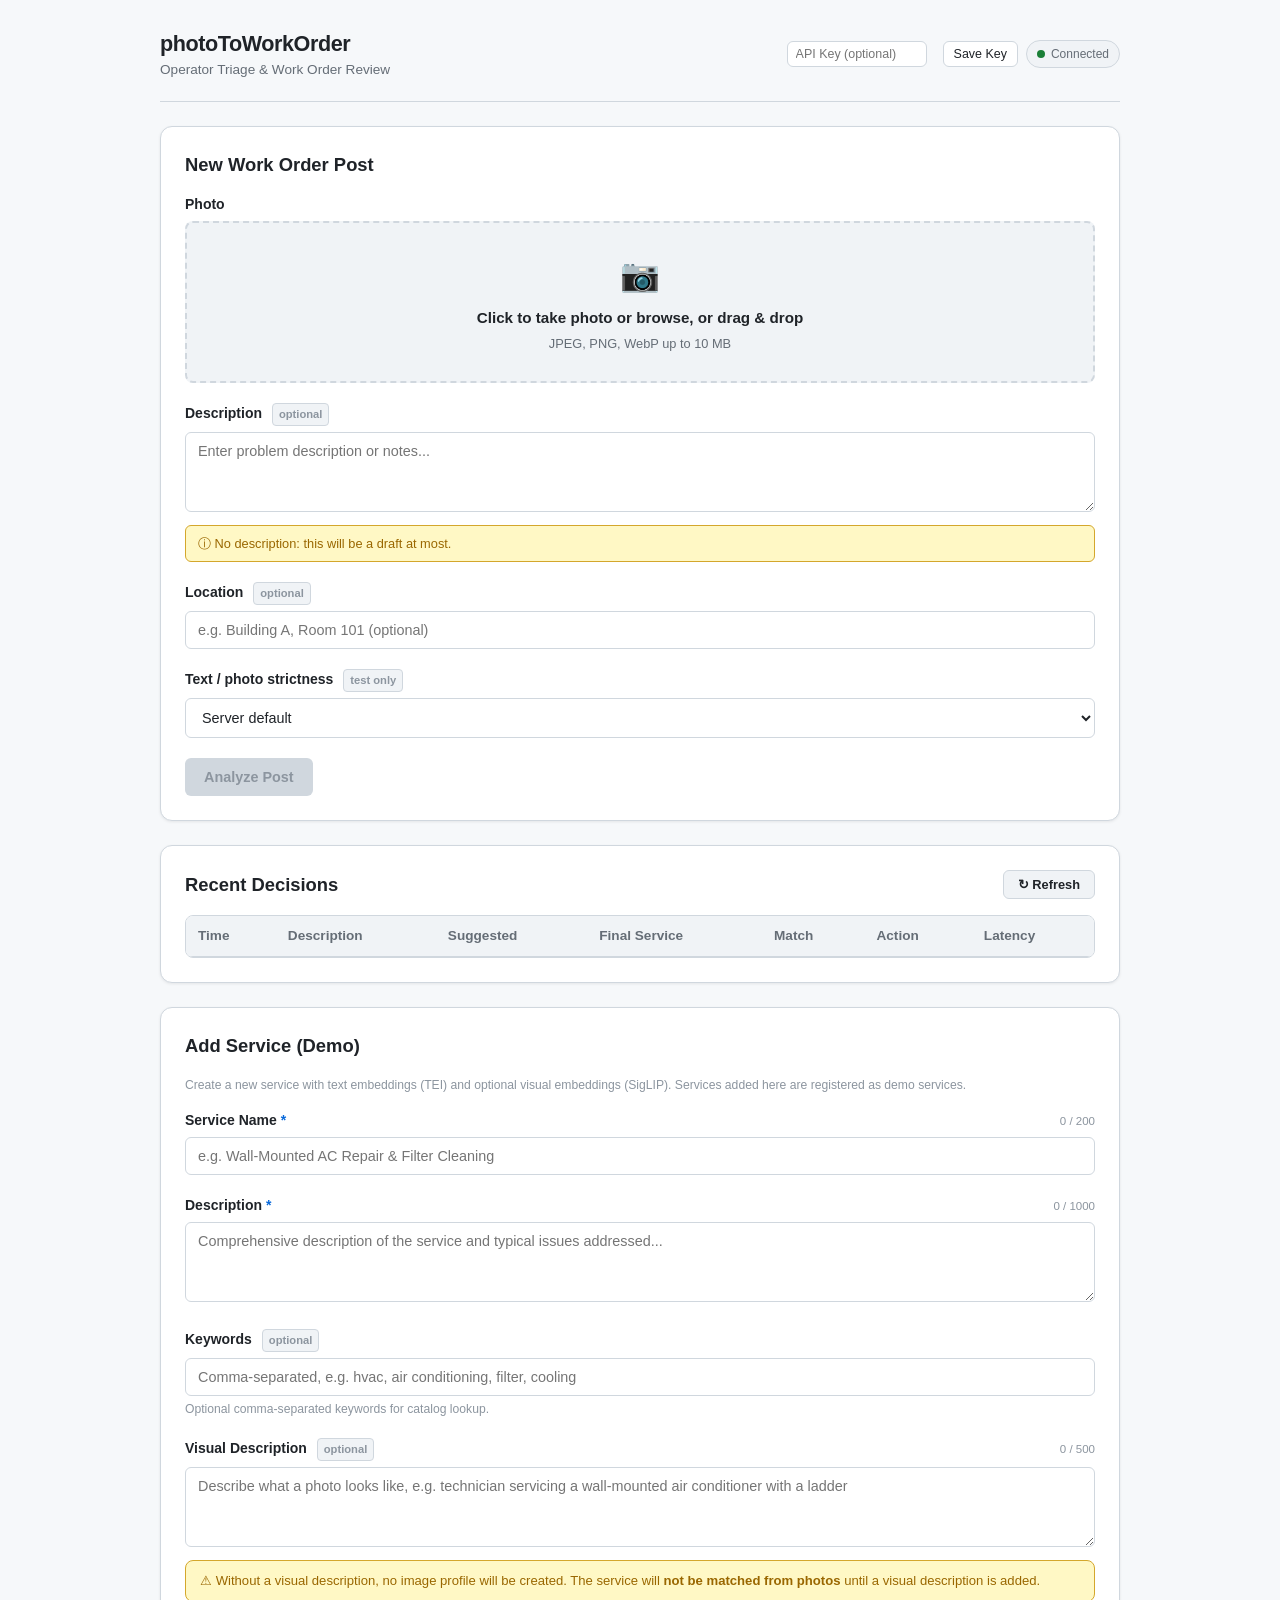
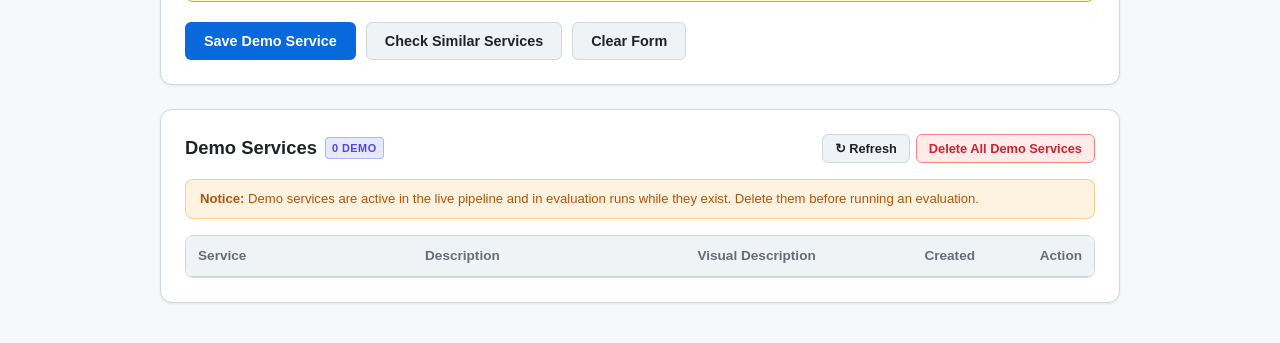
==== commit f65ee90e: "feat(decision): text/photo agreement strictness levels in eval and operator UI DECISION_AGREE_MODE (" ====
--- a/app/static/index.html
+++ b/app/static/index.html
@@ -111,6 +111,17 @@
           <input type="text" id="location-input" placeholder="e.g. Building A, Room 101 (optional)">
         </div>
 
+        <!-- Agreement strictness (test only: applies to posts submitted from this console) -->
+        <div class="form-group">
+          <label class="form-label" for="agree-mode-input">Text / photo strictness <span class="field-badge">test only</span></label>
+          <select id="agree-mode-input">
+            <option value="" selected>Server default</option>
+            <option value="strict">Strict: photo #1 must equal text #1</option>
+            <option value="balanced">Balanced: or text #1 in photo top-3 and text leads by &ge; 0.05</option>
+            <option value="relaxed">Relaxed: text #1 in photo top-3</option>
+          </select>
+        </div>
+
         <!-- Submit Button with Spinner -->
         <div class="form-group" style="margin-bottom: 0;">
           <button type="submit" class="btn btn-primary" id="submit-btn" disabled>
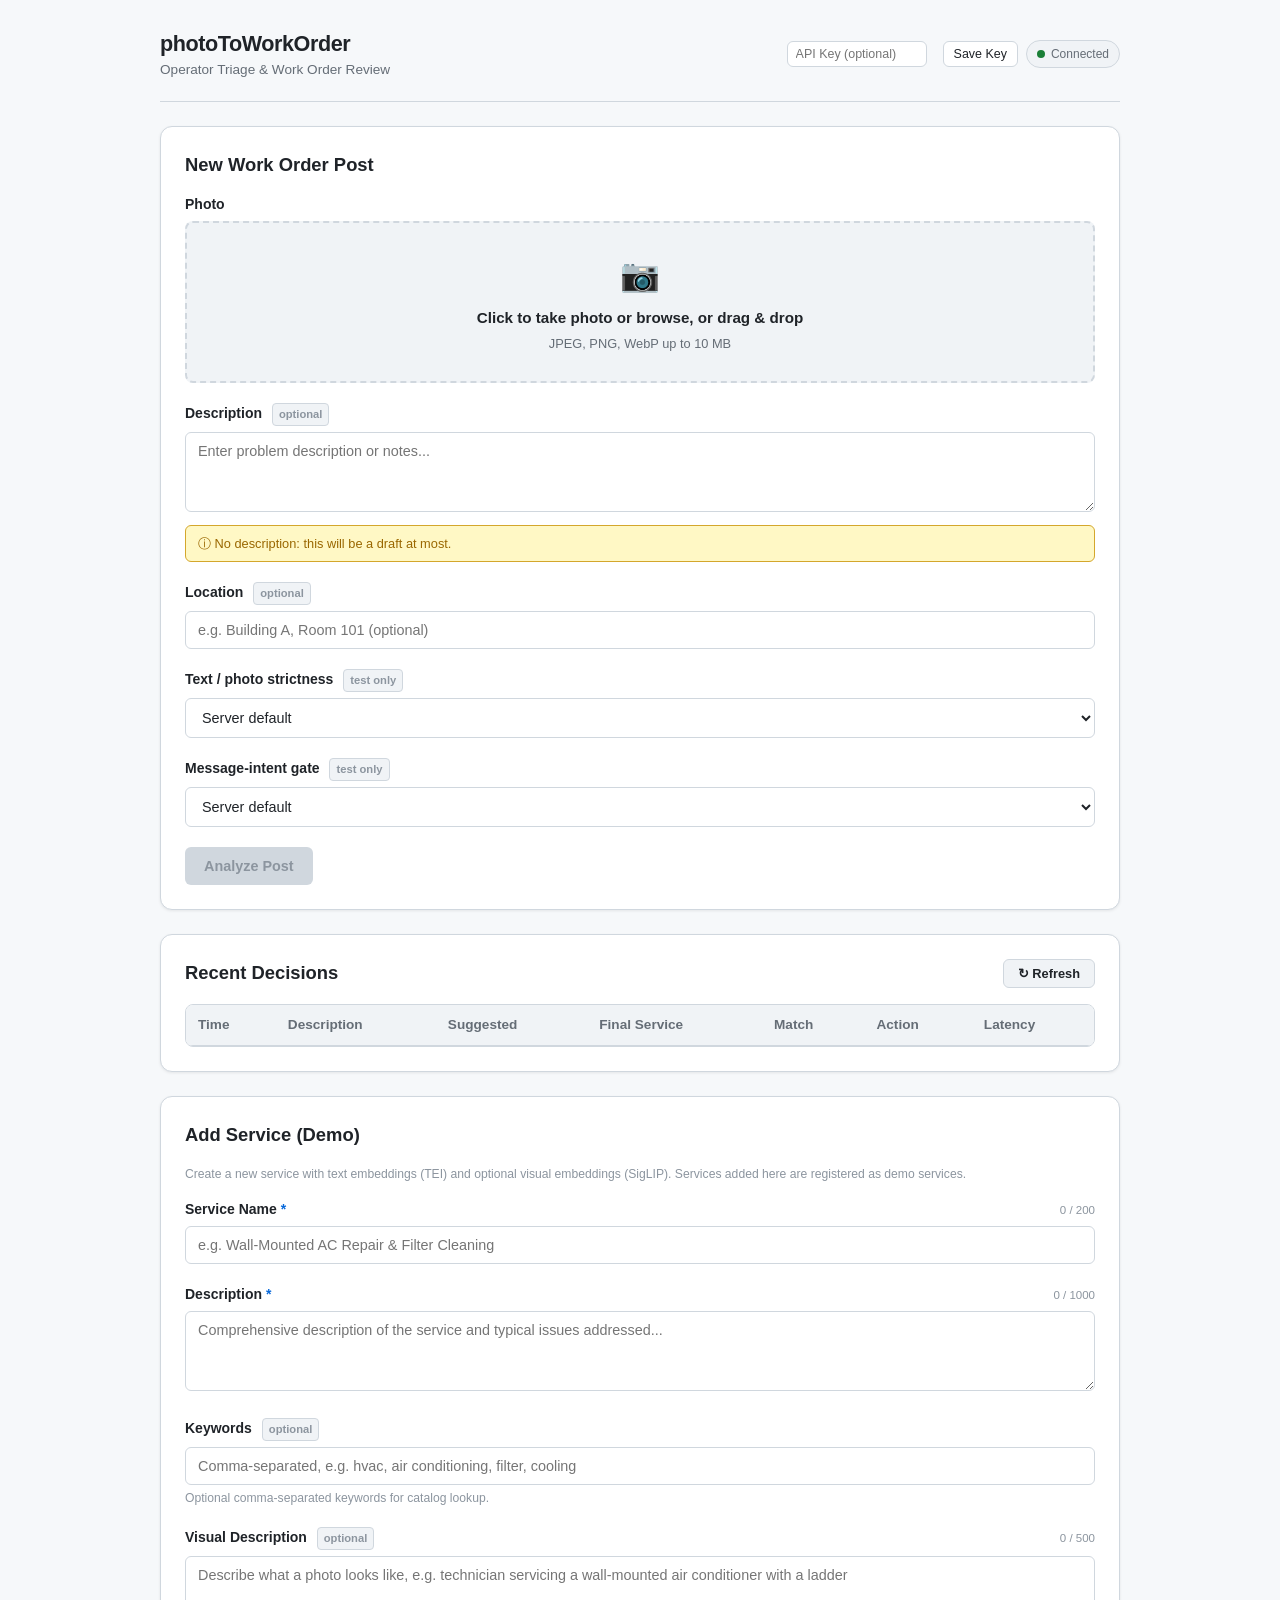
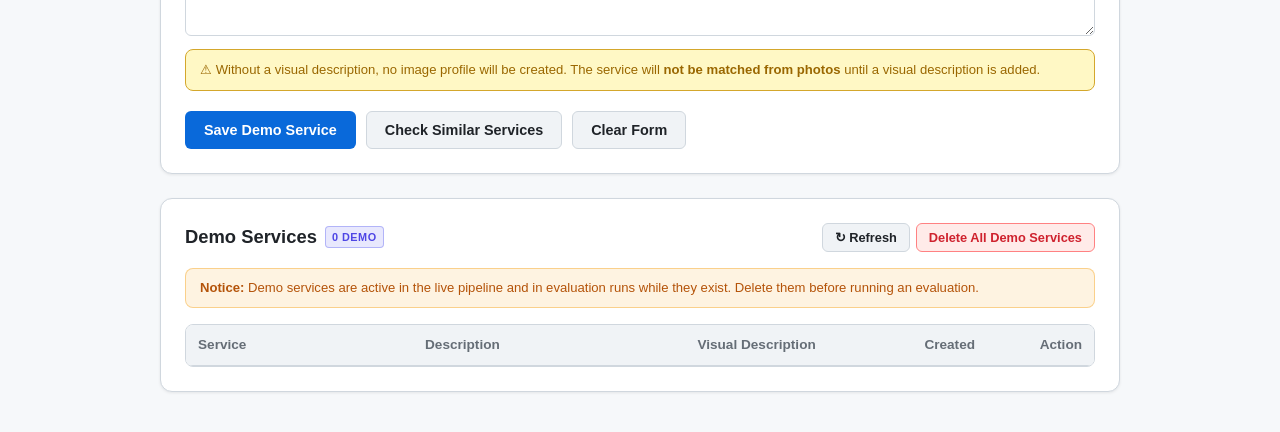
==== commit 3d1df68d: "feat(ui): message-intent gate selector on the operator console (test only)" ====
--- a/app/static/index.html
+++ b/app/static/index.html
@@ -122,6 +122,16 @@
           </select>
         </div>
 
+        <!-- Message-intent gate (test only) -->
+        <div class="form-group">
+          <label class="form-label" for="intent-input">Message-intent gate <span class="field-badge">test only</span></label>
+          <select id="intent-input">
+            <option value="" selected>Server default</option>
+            <option value="on">On: completion / irrelevant posts become no_action</option>
+            <option value="off">Off</option>
+          </select>
+        </div>
+
         <!-- Submit Button with Spinner -->
         <div class="form-group" style="margin-bottom: 0;">
           <button type="submit" class="btn btn-primary" id="submit-btn" disabled>
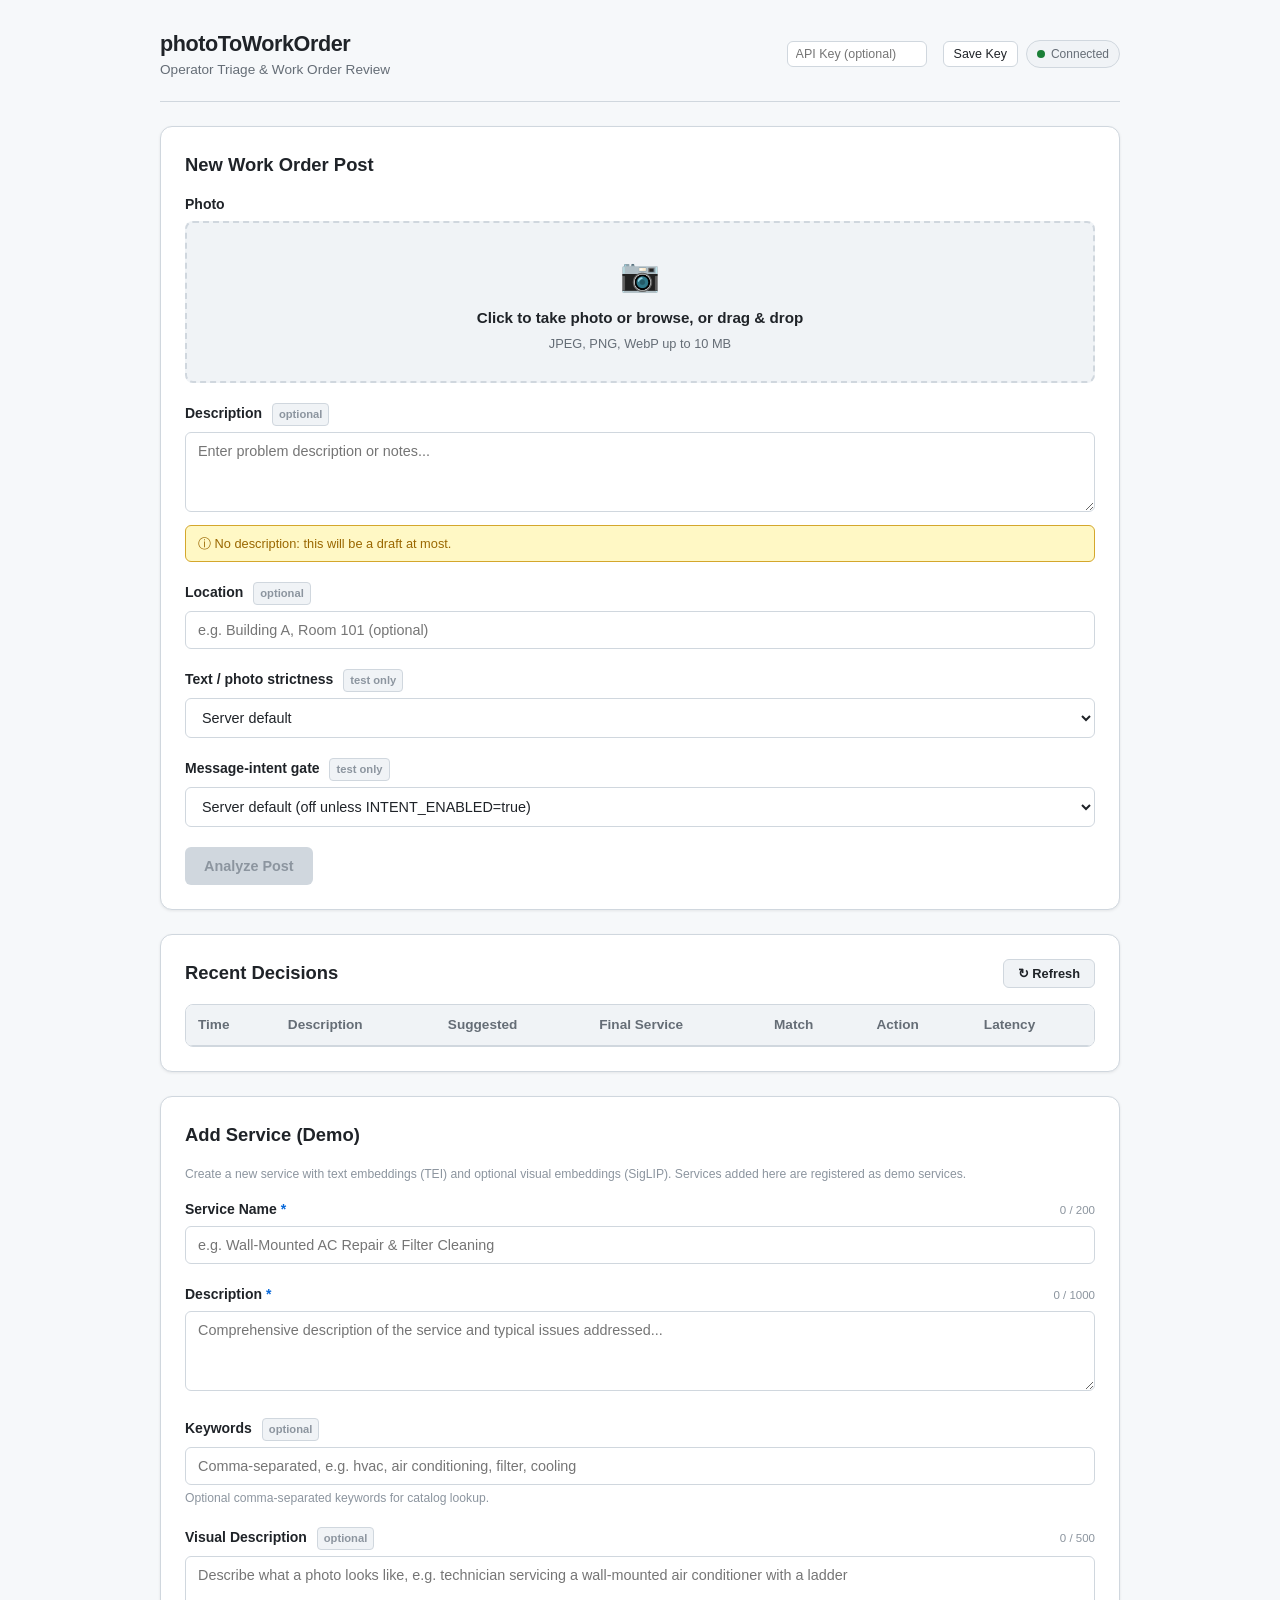
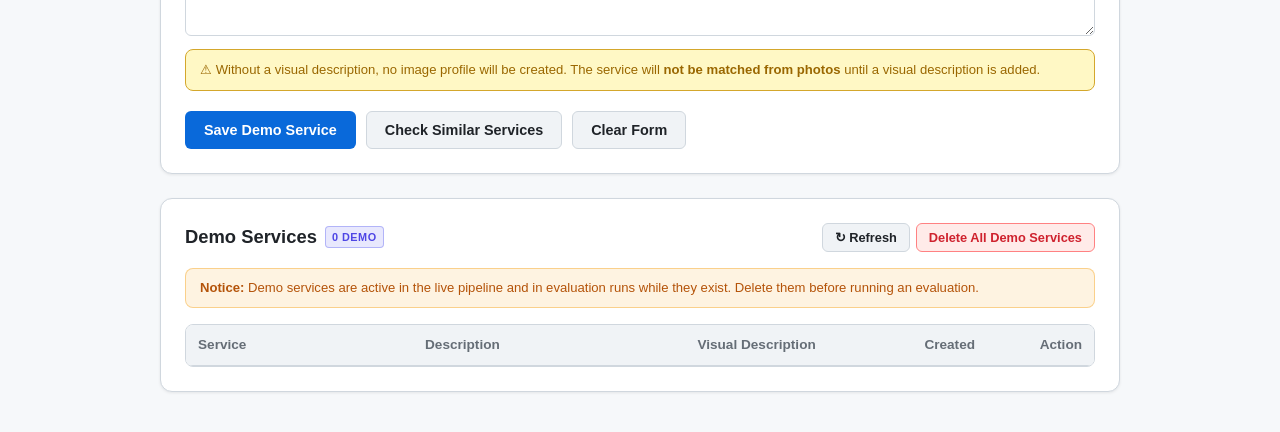
==== commit 88e18edc: "ui: clarify intent gate server-default label" ====
--- a/app/static/index.html
+++ b/app/static/index.html
@@ -126,7 +126,7 @@
         <div class="form-group">
           <label class="form-label" for="intent-input">Message-intent gate <span class="field-badge">test only</span></label>
           <select id="intent-input">
-            <option value="" selected>Server default</option>
+            <option value="" selected>Server default (off unless INTENT_ENABLED=true)</option>
             <option value="on">On: completion / irrelevant posts become no_action</option>
             <option value="off">Off</option>
           </select>
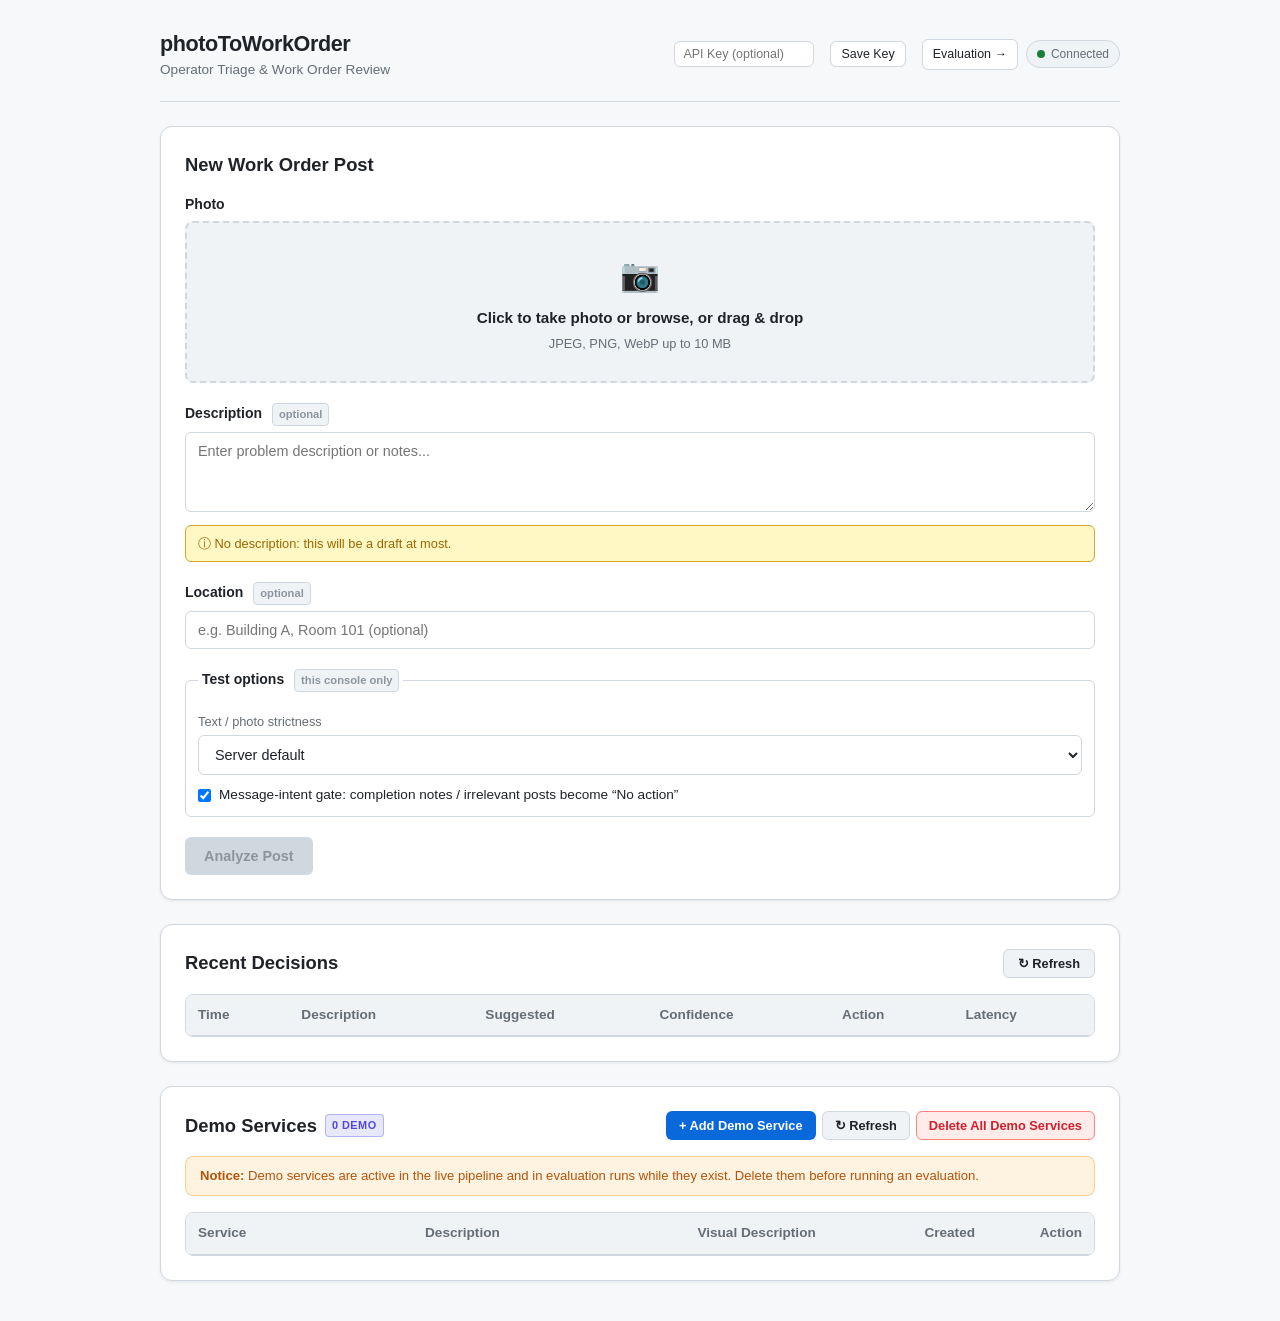
==== commit e88d654c: "ui: rework operator console result view - Decision details table (confidence/gap vs thresholds, text" ====
--- a/app/static/index.html
+++ b/app/static/index.html
@@ -48,6 +48,28 @@
       color: var(--text-secondary);
       margin-top: 4px;
     }
+    /* Rework: plain, functional result + test option styles */
+    .header-nav-btn { text-decoration: none; }
+    .test-options { border: 1px solid var(--border-color); border-radius: 6px; padding: 10px 12px; }
+    .test-options legend { padding: 0 4px; }
+    .test-options .sub-label { display: block; font-size: 0.8rem; color: var(--text-secondary); margin: 4px 0; }
+    .check-row { display: flex; align-items: center; gap: 8px; margin-top: 10px; font-size: 0.85rem; cursor: pointer; }
+    .check-row input { width: auto; margin: 0; }
+    .kv-table, .scores-table { width: 100%; border-collapse: collapse; font-size: 0.84rem; }
+    .kv-table th, .kv-table td, .scores-table th, .scores-table td {
+      text-align: left; padding: 6px 8px; border-bottom: 1px solid var(--border-color); vertical-align: top; }
+    .kv-table th { width: 38%; color: var(--text-secondary); font-weight: 500; }
+    .scores-table th { color: var(--text-secondary); font-weight: 500; white-space: nowrap; }
+    .scores-table td.num, .scores-table th.num { text-align: right; font-variant-numeric: tabular-nums; }
+    .scores-table tr.top-row td { font-weight: 600; }
+    .conf-cell { display: flex; align-items: center; gap: 8px; min-width: 140px; }
+    .conf-bar { flex: 1; height: 6px; background: var(--bg-subtle); border-radius: 3px; overflow: hidden; }
+    .conf-bar > span { display: block; height: 100%; background: var(--border-focus); }
+    .muted { color: var(--text-muted); }
+    .ok { color: #1a7f37; } .bad { color: #cf222e; }
+    .tag { display: inline-block; font-size: 0.7rem; padding: 1px 6px; border-radius: 10px;
+           border: 1px solid var(--border-color); margin-left: 6px; color: var(--text-secondary); }
+    .section-gap { margin-top: 16px; }
   </style>
 </head>
 <body>
@@ -61,6 +83,7 @@
       <div style="display: flex; align-items: center; gap: 8px;">
         <input type="password" id="api-key-input" class="header-api-key" placeholder="API Key (optional)" title="Enter API Key if required by server">
         <button type="button" id="save-key-btn" class="auth-btn">Save Key</button>
+        <a href="/ui/eval" class="auth-btn header-nav-btn" title="Open the evaluation page">Evaluation &rarr;</a>
         <div class="status-badge" id="system-status">
           <span class="status-dot"></span>
           <span id="status-text">Connected</span>
@@ -111,26 +134,21 @@
           <input type="text" id="location-input" placeholder="e.g. Building A, Room 101 (optional)">
         </div>
 
-        <!-- Agreement strictness (test only: applies to posts submitted from this console) -->
-        <div class="form-group">
-          <label class="form-label" for="agree-mode-input">Text / photo strictness <span class="field-badge">test only</span></label>
+        <!-- Test-only options (applied to posts submitted from this console) -->
+        <fieldset class="form-group test-options">
+          <legend class="form-label">Test options <span class="field-badge">this console only</span></legend>
+          <label class="sub-label" for="agree-mode-input">Text / photo strictness</label>
           <select id="agree-mode-input">
             <option value="" selected>Server default</option>
             <option value="strict">Strict: photo #1 must equal text #1</option>
             <option value="balanced">Balanced: or text #1 in photo top-3 and text leads by &ge; 0.05</option>
             <option value="relaxed">Relaxed: text #1 in photo top-3</option>
           </select>
-        </div>
-
-        <!-- Message-intent gate (test only) -->
-        <div class="form-group">
-          <label class="form-label" for="intent-input">Message-intent gate <span class="field-badge">test only</span></label>
-          <select id="intent-input">
-            <option value="" selected>Server default (off unless INTENT_ENABLED=true)</option>
-            <option value="on">On: completion / irrelevant posts become no_action</option>
-            <option value="off">Off</option>
-          </select>
-        </div>
+          <label class="check-row" for="intent-input">
+            <input type="checkbox" id="intent-input" checked>
+            Message-intent gate: completion notes / irrelevant posts become &ldquo;No action&rdquo;
+          </label>
+        </fieldset>
 
         <!-- Submit Button with Spinner -->
         <div class="form-group" style="margin-bottom: 0;">
@@ -144,12 +162,12 @@
       </form>
     </section>
 
-    <!-- SCREEN 2: Result View (Replaces Form after submit) -->
+    <!-- SCREEN 2: Result View (replaces the form after submit) -->
     <section id="screen-result" class="card" style="display: none;">
       <div class="result-header">
         <div class="badge-group">
           <span class="action-badge" id="action-badge">Draft</span>
-          <span class="shadow-note" id="shadow-note" style="display: none;">would auto-create (off)</span>
+          <span class="shadow-note" id="shadow-note" style="display: none;"></span>
           <span class="agree-badge" id="agree-badge" style="display: none;"></span>
         </div>
         <button type="button" class="btn btn-secondary" id="restart-top-btn" style="padding: 6px 12px; font-size: 0.8rem;">
@@ -157,65 +175,52 @@
         </button>
       </div>
 
-      <!-- Plain Language Reason -->
       <div class="reason-box" id="reason-text"></div>
 
-      <!-- Main Result Grid -->
       <div class="result-grid">
-        <!-- Left: Submitted Photo & Description -->
+        <!-- Left: what was submitted -->
         <div class="submitted-panel">
           <div class="submitted-title">Submitted Input</div>
           <div class="submitted-img-wrapper" id="submitted-img-wrapper" style="display: none;">
             <img id="submitted-img" class="submitted-img" alt="Submitted work order photo">
           </div>
-          <div class="submitted-no-photo" id="submitted-no-photo" style="display: none;">
-            No photo attached
-          </div>
+          <div class="submitted-no-photo" id="submitted-no-photo" style="display: none;">No photo attached</div>
           <div class="submitted-title" style="margin-top: 14px;">Description</div>
           <div class="submitted-desc-text" id="submitted-desc-text"></div>
           <div class="submitted-title" id="submitted-loc-title" style="margin-top: 14px; display: none;">Location</div>
           <div class="submitted-desc-text" id="submitted-loc-text" style="display: none;"></div>
         </div>
 
-        <!-- Right: Candidate Selection -->
-        <div class="selection-panel">
-          <div class="candidates-header">
-            <span class="candidates-title">Top 3 Suggested Services</span>
-            <span class="score-tooltip-wrap" title="A ranking score, not the probability of being correct.">
-              Match score <span class="tooltip-icon">&#9432;</span>
-            </span>
-          </div>
-
-          <!-- Top 3 Candidate Cards -->
-          <div class="cards-list" id="candidate-cards" role="radiogroup" aria-label="Suggested services">
-            <!-- Populated via app.js -->
-          </div>
-
-          <!-- Searchable "Another service" Dropdown -->
-          <div class="another-service-box">
-            <div class="another-service-label">Or choose another service from catalog:</div>
-            <div class="searchable-select-row">
-              <input type="text" id="service-search-filter" placeholder="Filter catalog services..." aria-label="Filter catalog services">
-              <select id="another-service-dropdown" aria-label="Select catalog service">
-                <option value="">-- Choose catalog service --</option>
-              </select>
-            </div>
-          </div>
-
-          <!-- Selection Confirmation Row -->
-          <div class="confirm-actions">
-            <button type="button" class="btn btn-primary" id="confirm-btn" disabled>
-              <span class="spinner" id="confirm-spinner" style="display: none;" aria-hidden="true"></span>
-              <span id="confirm-btn-text">Confirm Final Service</span>
-            </button>
-            <button type="button" class="btn btn-secondary" id="next-post-btn" style="display: none;">
-              Next post &rarr;
-            </button>
-          </div>
-
-          <div class="alert-error" id="result-error" role="alert"></div>
-        </div>
-      </div>
+        <!-- Right: decision details -->
+        <div>
+          <div class="submitted-title">Decision Details</div>
+          <table class="kv-table"><tbody id="decision-details"></tbody></table>
+        </div>
+      </div>
+
+      <div class="submitted-title section-gap">Candidate Scores</div>
+      <p class="form-help-text" style="margin: 4px 0 8px;">
+        <b>Confidence</b>: final pooled score the decision uses (shares sum to 100% across the pool).
+        <b>Text score</b>: cosine similarity between the description and the service text.
+        <b>Text / Photo rank</b>: position in each ranking (&mdash; = not ranked there).
+      </p>
+      <div class="table-responsive">
+        <table class="scores-table">
+          <thead>
+            <tr>
+              <th class="num">#</th>
+              <th>Service</th>
+              <th>Confidence</th>
+              <th class="num">Text score</th>
+              <th class="num">Text rank</th>
+              <th class="num">Photo rank</th>
+            </tr>
+          </thead>
+          <tbody id="candidate-tbody"></tbody>
+        </table>
+      </div>
+
+      <div class="alert-error" id="result-error" role="alert"></div>
     </section>
 
     <!-- SCREEN 3: History (Below) -->
@@ -234,8 +239,7 @@
               <th>Time</th>
               <th>Description</th>
               <th>Suggested</th>
-              <th>Final Service</th>
-              <th>Match</th>
+              <th>Confidence</th>
               <th>Action</th>
               <th>Latency</th>
             </tr>
@@ -250,91 +254,6 @@
       </div>
     </section>
 
-    <!-- SCREEN 4: Add Demo Service -->
-    <section id="screen-add-service" class="card">
-      <div class="form-section-title">
-        <span>Add Service (Demo)</span>
-      </div>
-      <p class="form-help-text" style="margin-bottom: 16px;">
-        Create a new service with text embeddings (TEI) and optional visual embeddings (SigLIP). Services added here are registered as demo services.
-      </p>
-
-      <form id="add-service-form" novalidate>
-        <!-- Title -->
-        <div class="form-group">
-          <div style="display: flex; justify-content: space-between; align-items: baseline;">
-            <label class="form-label" for="svc-title">Service Name <span style="color: var(--accent-primary);">*</span></label>
-            <span class="char-counter" id="title-char-counter">0 / 200</span>
-          </div>
-          <input type="text" id="svc-title" placeholder="e.g. Wall-Mounted AC Repair & Filter Cleaning" maxlength="200" required>
-        </div>
-
-        <!-- Description -->
-        <div class="form-group">
-          <div style="display: flex; justify-content: space-between; align-items: baseline;">
-            <label class="form-label" for="svc-desc">Description <span style="color: var(--accent-primary);">*</span></label>
-            <span class="char-counter" id="desc-char-counter">0 / 1000</span>
-          </div>
-          <textarea id="svc-desc" placeholder="Comprehensive description of the service and typical issues addressed..." maxlength="1000" rows="3" required></textarea>
-        </div>
-
-        <!-- Keywords -->
-        <div class="form-group">
-          <label class="form-label" for="svc-keywords">Keywords <span class="field-badge">optional</span></label>
-          <input type="text" id="svc-keywords" placeholder="Comma-separated, e.g. hvac, air conditioning, filter, cooling">
-          <p class="form-help-text">Optional comma-separated keywords for catalog lookup.</p>
-        </div>
-
-        <!-- Visual Description -->
-        <div class="form-group">
-          <div style="display: flex; justify-content: space-between; align-items: baseline;">
-            <label class="form-label" for="svc-visual">Visual Description <span class="field-badge">optional</span></label>
-            <span class="char-counter" id="visual-char-counter">0 / 500</span>
-          </div>
-          <textarea id="svc-visual" placeholder="Describe what a photo looks like, e.g. technician servicing a wall-mounted air conditioner with a ladder" maxlength="500" rows="2"></textarea>
-          <div class="alert-warning" id="no-visual-warning" style="display: none; margin-top: 6px;">
-            &#9888; Without a visual description, no image profile will be created. The service will <strong>not be matched from photos</strong> until a visual description is added.
-          </div>
-        </div>
-
-        <!-- Non-blocking Similarity Check Box -->
-        <div class="sim-box" id="svc-sim-box">
-          <div class="sim-title">
-            <span>Catalog Similarity Check</span>
-            <span id="svc-sim-status" style="font-size: 0.75rem; color: var(--text-muted);"></span>
-          </div>
-          <div class="sim-list" id="svc-sim-list"></div>
-        </div>
-
-        <!-- Reactivation Banner (for 409 inactive conflict) -->
-        <div class="alert-warning" id="svc-reactivate-box" style="display: none; margin-top: 12px;">
-          <div id="svc-reactivate-msg"></div>
-          <button type="button" class="btn btn-secondary" id="svc-reactivate-btn" style="margin-top: 8px; font-size: 0.82rem; padding: 6px 12px;">
-            Reactivate and Overwrite
-          </button>
-        </div>
-
-        <!-- Status Alerts -->
-        <div class="alert-error" id="svc-error-alert" style="display: none; margin-top: 12px;" role="alert"></div>
-        <div class="alert-success" id="svc-success-alert" style="display: none; margin-top: 12px;" role="status"></div>
-
-        <!-- Buttons Row -->
-        <div style="display: flex; gap: 10px; margin-top: 16px; align-items: center; flex-wrap: wrap;">
-          <button type="submit" class="btn btn-primary" id="save-svc-btn">
-            <span class="spinner" id="save-svc-spinner" style="display: none;" aria-hidden="true"></span>
-            <span id="save-svc-btn-text">Save Demo Service</span>
-          </button>
-          <button type="button" class="btn btn-secondary" id="check-sim-btn">
-            <span class="spinner" id="check-sim-spinner" style="display: none;" aria-hidden="true"></span>
-            Check Similar Services
-          </button>
-          <button type="button" class="btn btn-secondary" id="clear-svc-btn">
-            Clear Form
-          </button>
-        </div>
-      </form>
-    </section>
-
     <!-- SCREEN 5: Demo Services List -->
     <section id="screen-demo-services" class="card">
       <div class="history-header">
@@ -343,6 +262,9 @@
           <span class="badge-demo" id="demo-count-badge">0 Demo</span>
         </div>
         <div class="demo-actions">
+          <button type="button" class="btn btn-primary" id="toggle-add-service-btn" style="padding: 6px 12px; font-size: 0.8rem;" aria-expanded="false" aria-controls="screen-add-service">
+            + Add Demo Service
+          </button>
           <button type="button" class="btn btn-secondary" id="refresh-demos-btn" style="padding: 6px 12px; font-size: 0.8rem;">
             &#8635; Refresh
           </button>
@@ -350,6 +272,89 @@
             Delete All Demo Services
           </button>
         </div>
+      </div>
+
+      <!-- Add Demo Service (hidden until "+ Add Demo Service") -->
+      <div id="screen-add-service" class="test-options section-gap" style="display: none;">
+        <div class="form-section-title"><span>Add Demo Service</span></div>
+      <p class="form-help-text" style="margin-bottom: 16px;">
+          Create a new service with text embeddings (TEI) and optional visual embeddings (SigLIP). Services added here are registered as demo services.
+        </p>
+
+        <form id="add-service-form" novalidate>
+          <!-- Title -->
+          <div class="form-group">
+            <div style="display: flex; justify-content: space-between; align-items: baseline;">
+              <label class="form-label" for="svc-title">Service Name <span style="color: var(--accent-primary);">*</span></label>
+              <span class="char-counter" id="title-char-counter">0 / 200</span>
+            </div>
+            <input type="text" id="svc-title" placeholder="e.g. Wall-Mounted AC Repair & Filter Cleaning" maxlength="200" required>
+          </div>
+
+          <!-- Description -->
+          <div class="form-group">
+            <div style="display: flex; justify-content: space-between; align-items: baseline;">
+              <label class="form-label" for="svc-desc">Description <span style="color: var(--accent-primary);">*</span></label>
+              <span class="char-counter" id="desc-char-counter">0 / 1000</span>
+            </div>
+            <textarea id="svc-desc" placeholder="Comprehensive description of the service and typical issues addressed..." maxlength="1000" rows="3" required></textarea>
+          </div>
+
+          <!-- Keywords -->
+          <div class="form-group">
+            <label class="form-label" for="svc-keywords">Keywords <span class="field-badge">optional</span></label>
+            <input type="text" id="svc-keywords" placeholder="Comma-separated, e.g. hvac, air conditioning, filter, cooling">
+            <p class="form-help-text">Optional comma-separated keywords for catalog lookup.</p>
+          </div>
+
+          <!-- Visual Description -->
+          <div class="form-group">
+            <div style="display: flex; justify-content: space-between; align-items: baseline;">
+              <label class="form-label" for="svc-visual">Visual Description <span class="field-badge">optional</span></label>
+              <span class="char-counter" id="visual-char-counter">0 / 500</span>
+            </div>
+            <textarea id="svc-visual" placeholder="Describe what a photo looks like, e.g. technician servicing a wall-mounted air conditioner with a ladder" maxlength="500" rows="2"></textarea>
+            <div class="alert-warning" id="no-visual-warning" style="display: none; margin-top: 6px;">
+              &#9888; Without a visual description, no image profile will be created. The service will <strong>not be matched from photos</strong> until a visual description is added.
+            </div>
+          </div>
+
+          <!-- Non-blocking Similarity Check Box -->
+          <div class="sim-box" id="svc-sim-box">
+            <div class="sim-title">
+              <span>Catalog Similarity Check</span>
+              <span id="svc-sim-status" style="font-size: 0.75rem; color: var(--text-muted);"></span>
+            </div>
+            <div class="sim-list" id="svc-sim-list"></div>
+          </div>
+
+          <!-- Reactivation Banner (for 409 inactive conflict) -->
+          <div class="alert-warning" id="svc-reactivate-box" style="display: none; margin-top: 12px;">
+            <div id="svc-reactivate-msg"></div>
+            <button type="button" class="btn btn-secondary" id="svc-reactivate-btn" style="margin-top: 8px; font-size: 0.82rem; padding: 6px 12px;">
+              Reactivate and Overwrite
+            </button>
+          </div>
+
+          <!-- Status Alerts -->
+          <div class="alert-error" id="svc-error-alert" style="display: none; margin-top: 12px;" role="alert"></div>
+          <div class="alert-success" id="svc-success-alert" style="display: none; margin-top: 12px;" role="status"></div>
+
+          <!-- Buttons Row -->
+          <div style="display: flex; gap: 10px; margin-top: 16px; align-items: center; flex-wrap: wrap;">
+            <button type="submit" class="btn btn-primary" id="save-svc-btn">
+              <span class="spinner" id="save-svc-spinner" style="display: none;" aria-hidden="true"></span>
+              <span id="save-svc-btn-text">Save Demo Service</span>
+            </button>
+            <button type="button" class="btn btn-secondary" id="check-sim-btn">
+              <span class="spinner" id="check-sim-spinner" style="display: none;" aria-hidden="true"></span>
+              Check Similar Services
+            </button>
+            <button type="button" class="btn btn-secondary" id="clear-svc-btn">
+              Clear Form
+            </button>
+          </div>
+        </form>
       </div>
 
       <!-- Prominent Notice Banner -->
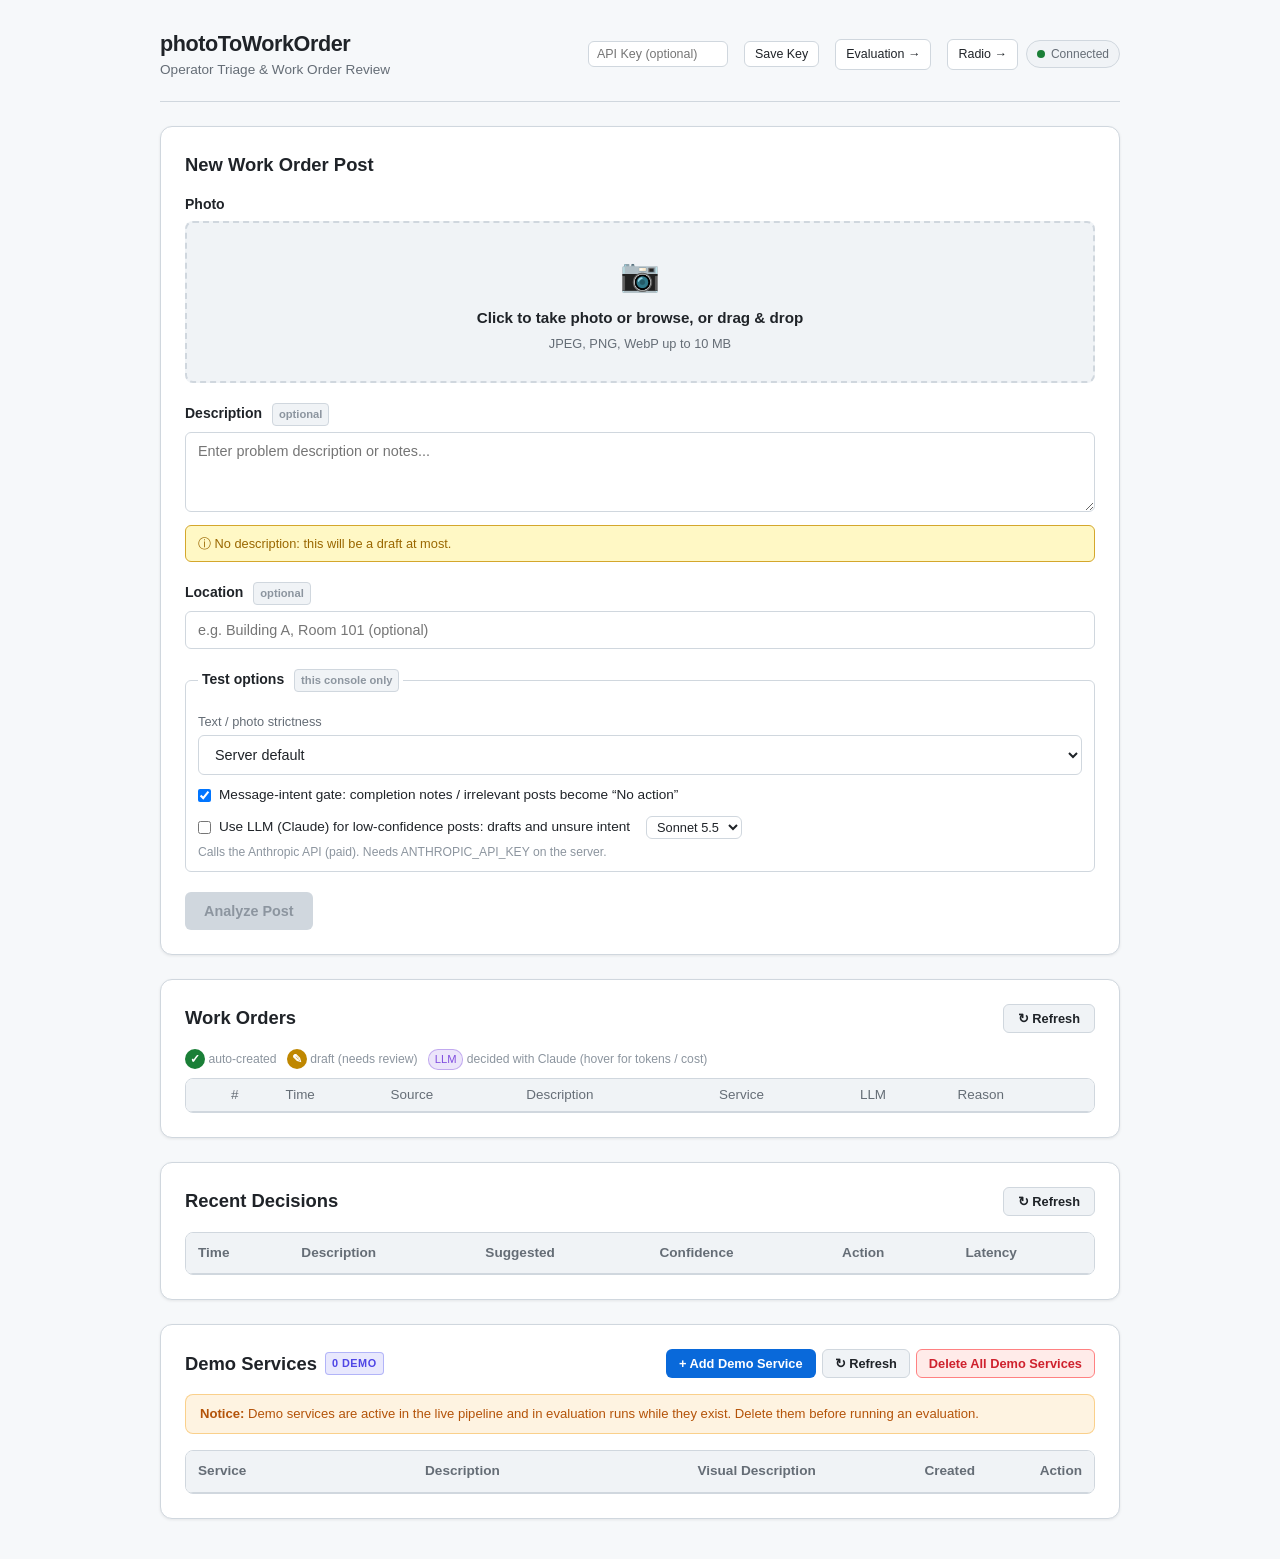
==== commit 5f95359f: "feat: LLM review of low-confidence posts with cost tracking; radio channel demo - app/llm_review.py:" ====
--- a/app/static/index.html
+++ b/app/static/index.html
@@ -70,6 +70,14 @@
     .tag { display: inline-block; font-size: 0.7rem; padding: 1px 6px; border-radius: 10px;
            border: 1px solid var(--border-color); margin-left: 6px; color: var(--text-secondary); }
     .section-gap { margin-top: 16px; }
+    .test-options select.inline { width: auto; display: inline-block; margin-left: 8px; padding: 2px 6px; font-size: 0.8rem; }
+    .wo-icon { display: inline-flex; align-items: center; justify-content: center; width: 20px; height: 20px;
+               border-radius: 50%; font-size: 12px; font-weight: 700; color: #fff; }
+    .wo-auto { background: #1a7f37; } .wo-draft { background: #bf8700; }
+    .llm-badge { display: inline-block; font-size: 0.7rem; padding: 1px 6px; border-radius: 10px;
+                 background: rgba(130, 80, 223, 0.15); color: #8250df; border: 1px solid rgba(130, 80, 223, 0.4); white-space: nowrap; }
+    .wo-table td { font-size: 0.82rem; vertical-align: top; }
+    .wo-reason { color: var(--text-secondary); max-width: 320px; }
   </style>
 </head>
 <body>
@@ -84,6 +92,7 @@
         <input type="password" id="api-key-input" class="header-api-key" placeholder="API Key (optional)" title="Enter API Key if required by server">
         <button type="button" id="save-key-btn" class="auth-btn">Save Key</button>
         <a href="/ui/eval" class="auth-btn header-nav-btn" title="Open the evaluation page">Evaluation &rarr;</a>
+        <a href="/ui/radio" class="auth-btn header-nav-btn" title="Open the radio channel demo">Radio &rarr;</a>
         <div class="status-badge" id="system-status">
           <span class="status-dot"></span>
           <span id="status-text">Connected</span>
@@ -148,6 +157,17 @@
             <input type="checkbox" id="intent-input" checked>
             Message-intent gate: completion notes / irrelevant posts become &ldquo;No action&rdquo;
           </label>
+          <label class="check-row" for="llm-input">
+            <input type="checkbox" id="llm-input">
+            Use LLM (Claude) for low-confidence posts: drafts and unsure intent
+            <select id="llm-model-input" class="inline" aria-label="LLM model">
+              <option value="claude-sonnet-5-5" selected>Sonnet 5.5</option>
+              <option value="claude-opus-5-5">Opus 5.5</option>
+              <option value="claude-haiku-5-5">Haiku 5.5</option>
+            </select>
+          </label>
+          <div class="form-help-text" style="margin-top: 4px;">Calls the Anthropic API (paid). Needs ANTHROPIC_API_KEY on the server.
+            <span id="llm-session-total"></span></div>
         </fieldset>
 
         <!-- Submit Button with Spinner -->
@@ -223,6 +243,26 @@
       <div class="alert-error" id="result-error" role="alert"></div>
     </section>
 
+    <!-- Work Orders: auto-created and draft decisions (console, radio, API) -->
+    <section id="screen-work-orders" class="card">
+      <div class="history-header">
+        <h2 class="history-title">Work Orders</h2>
+        <button type="button" class="btn btn-secondary" id="refresh-wo-btn" style="padding: 6px 14px; font-size: 0.8rem;">&#8635; Refresh</button>
+      </div>
+      <p class="form-help-text" style="margin: 0 0 8px;">
+        <span class="wo-icon wo-auto">&#10003;</span> auto-created &nbsp;
+        <span class="wo-icon wo-draft">&#9998;</span> draft (needs review) &nbsp;
+        <span class="llm-badge">LLM</span> decided with Claude (hover for tokens / cost)
+      </p>
+      <div class="table-responsive">
+        <table class="scores-table wo-table">
+          <thead><tr><th></th><th>#</th><th>Time</th><th>Source</th><th>Description</th><th>Service</th><th>LLM</th><th>Reason</th></tr></thead>
+          <tbody id="wo-tbody"></tbody>
+        </table>
+      </div>
+      <div class="empty-state" id="wo-empty" style="display: none;">No work orders yet</div>
+    </section>
+
     <!-- SCREEN 3: History (Below) -->
     <section id="screen-history" class="card">
       <div class="history-header">
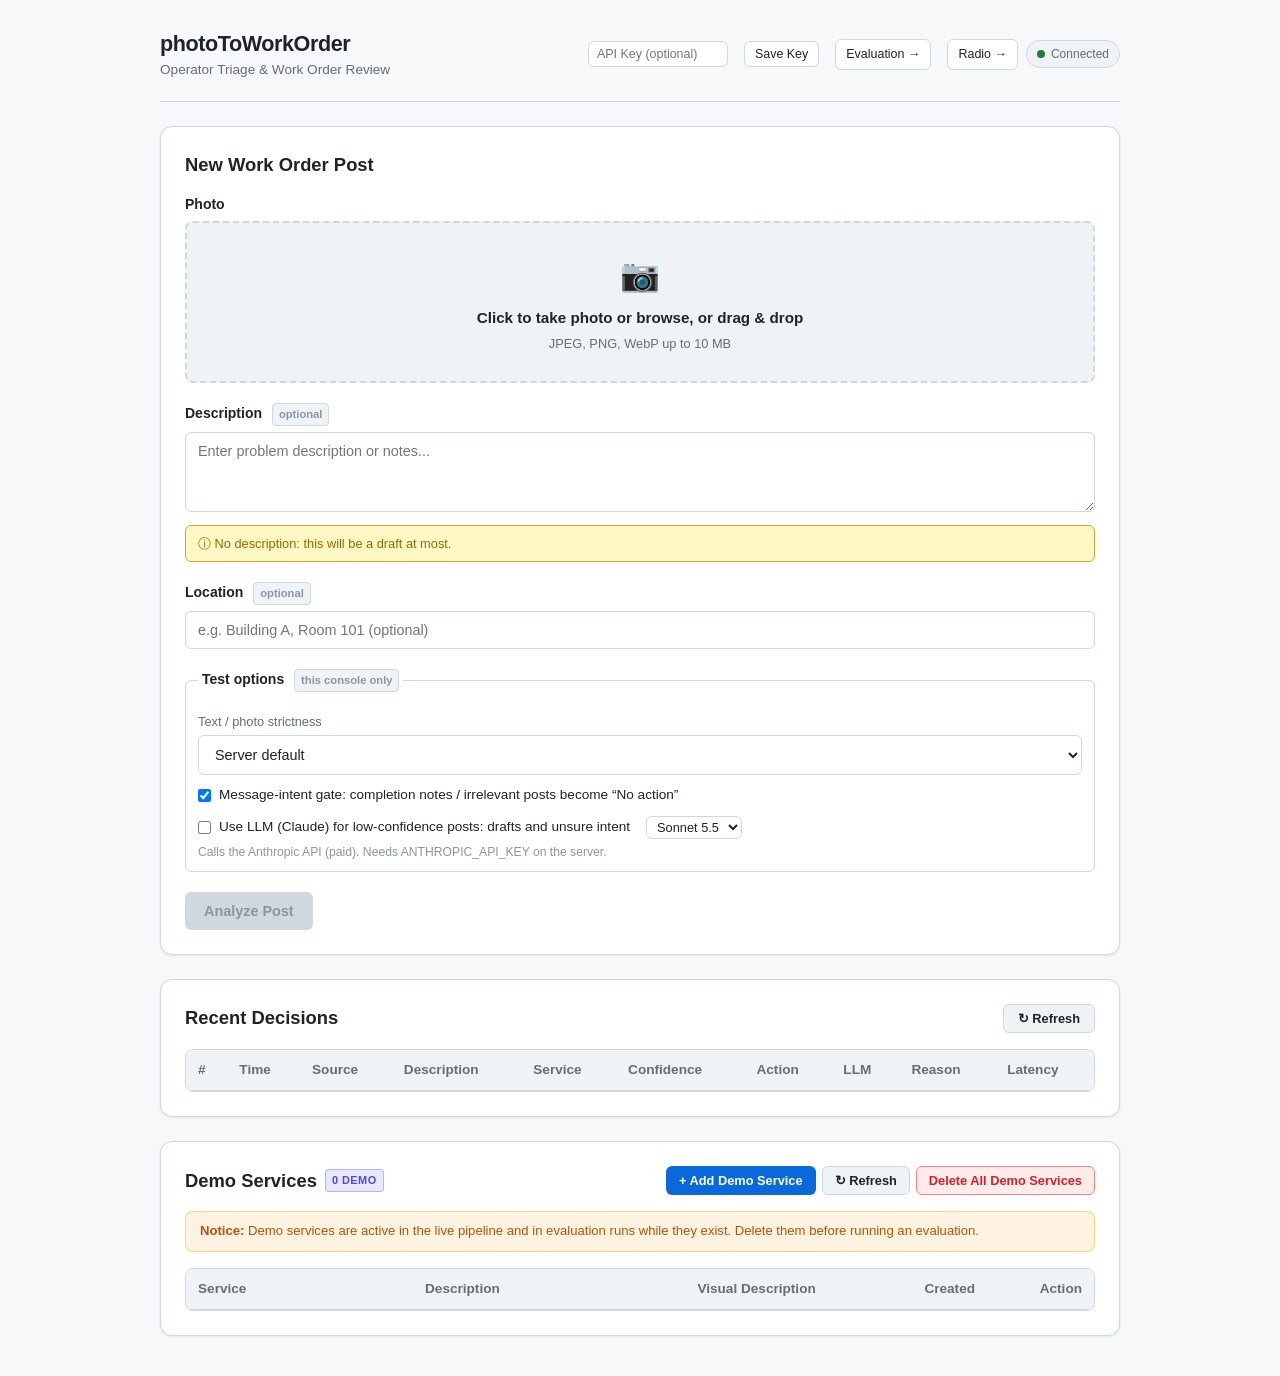
==== commit 538690ad: "ui: drop Work Orders section; Recent Decisions shows id, source, LLM cost/failure and reason" ====
--- a/app/static/index.html
+++ b/app/static/index.html
@@ -71,13 +71,10 @@
            border: 1px solid var(--border-color); margin-left: 6px; color: var(--text-secondary); }
     .section-gap { margin-top: 16px; }
     .test-options select.inline { width: auto; display: inline-block; margin-left: 8px; padding: 2px 6px; font-size: 0.8rem; }
-    .wo-icon { display: inline-flex; align-items: center; justify-content: center; width: 20px; height: 20px;
-               border-radius: 50%; font-size: 12px; font-weight: 700; color: #fff; }
-    .wo-auto { background: #1a7f37; } .wo-draft { background: #bf8700; }
     .llm-badge { display: inline-block; font-size: 0.7rem; padding: 1px 6px; border-radius: 10px;
                  background: rgba(130, 80, 223, 0.15); color: #8250df; border: 1px solid rgba(130, 80, 223, 0.4); white-space: nowrap; }
-    .wo-table td { font-size: 0.82rem; vertical-align: top; }
-    .wo-reason { color: var(--text-secondary); max-width: 320px; }
+    .llm-badge.err { background: rgba(207, 34, 46, 0.12); color: #cf222e; border-color: rgba(207, 34, 46, 0.4); }
+    .td-reason { color: var(--text-secondary); font-size: 0.78rem; max-width: 280px; }
   </style>
 </head>
 <body>
@@ -243,26 +240,6 @@
       <div class="alert-error" id="result-error" role="alert"></div>
     </section>
 
-    <!-- Work Orders: auto-created and draft decisions (console, radio, API) -->
-    <section id="screen-work-orders" class="card">
-      <div class="history-header">
-        <h2 class="history-title">Work Orders</h2>
-        <button type="button" class="btn btn-secondary" id="refresh-wo-btn" style="padding: 6px 14px; font-size: 0.8rem;">&#8635; Refresh</button>
-      </div>
-      <p class="form-help-text" style="margin: 0 0 8px;">
-        <span class="wo-icon wo-auto">&#10003;</span> auto-created &nbsp;
-        <span class="wo-icon wo-draft">&#9998;</span> draft (needs review) &nbsp;
-        <span class="llm-badge">LLM</span> decided with Claude (hover for tokens / cost)
-      </p>
-      <div class="table-responsive">
-        <table class="scores-table wo-table">
-          <thead><tr><th></th><th>#</th><th>Time</th><th>Source</th><th>Description</th><th>Service</th><th>LLM</th><th>Reason</th></tr></thead>
-          <tbody id="wo-tbody"></tbody>
-        </table>
-      </div>
-      <div class="empty-state" id="wo-empty" style="display: none;">No work orders yet</div>
-    </section>
-
     <!-- SCREEN 3: History (Below) -->
     <section id="screen-history" class="card">
       <div class="history-header">
@@ -276,11 +253,15 @@
         <table id="history-table">
           <thead>
             <tr>
+              <th>#</th>
               <th>Time</th>
+              <th>Source</th>
               <th>Description</th>
-              <th>Suggested</th>
+              <th>Service</th>
               <th>Confidence</th>
               <th>Action</th>
+              <th>LLM</th>
+              <th>Reason</th>
               <th>Latency</th>
             </tr>
           </thead>
